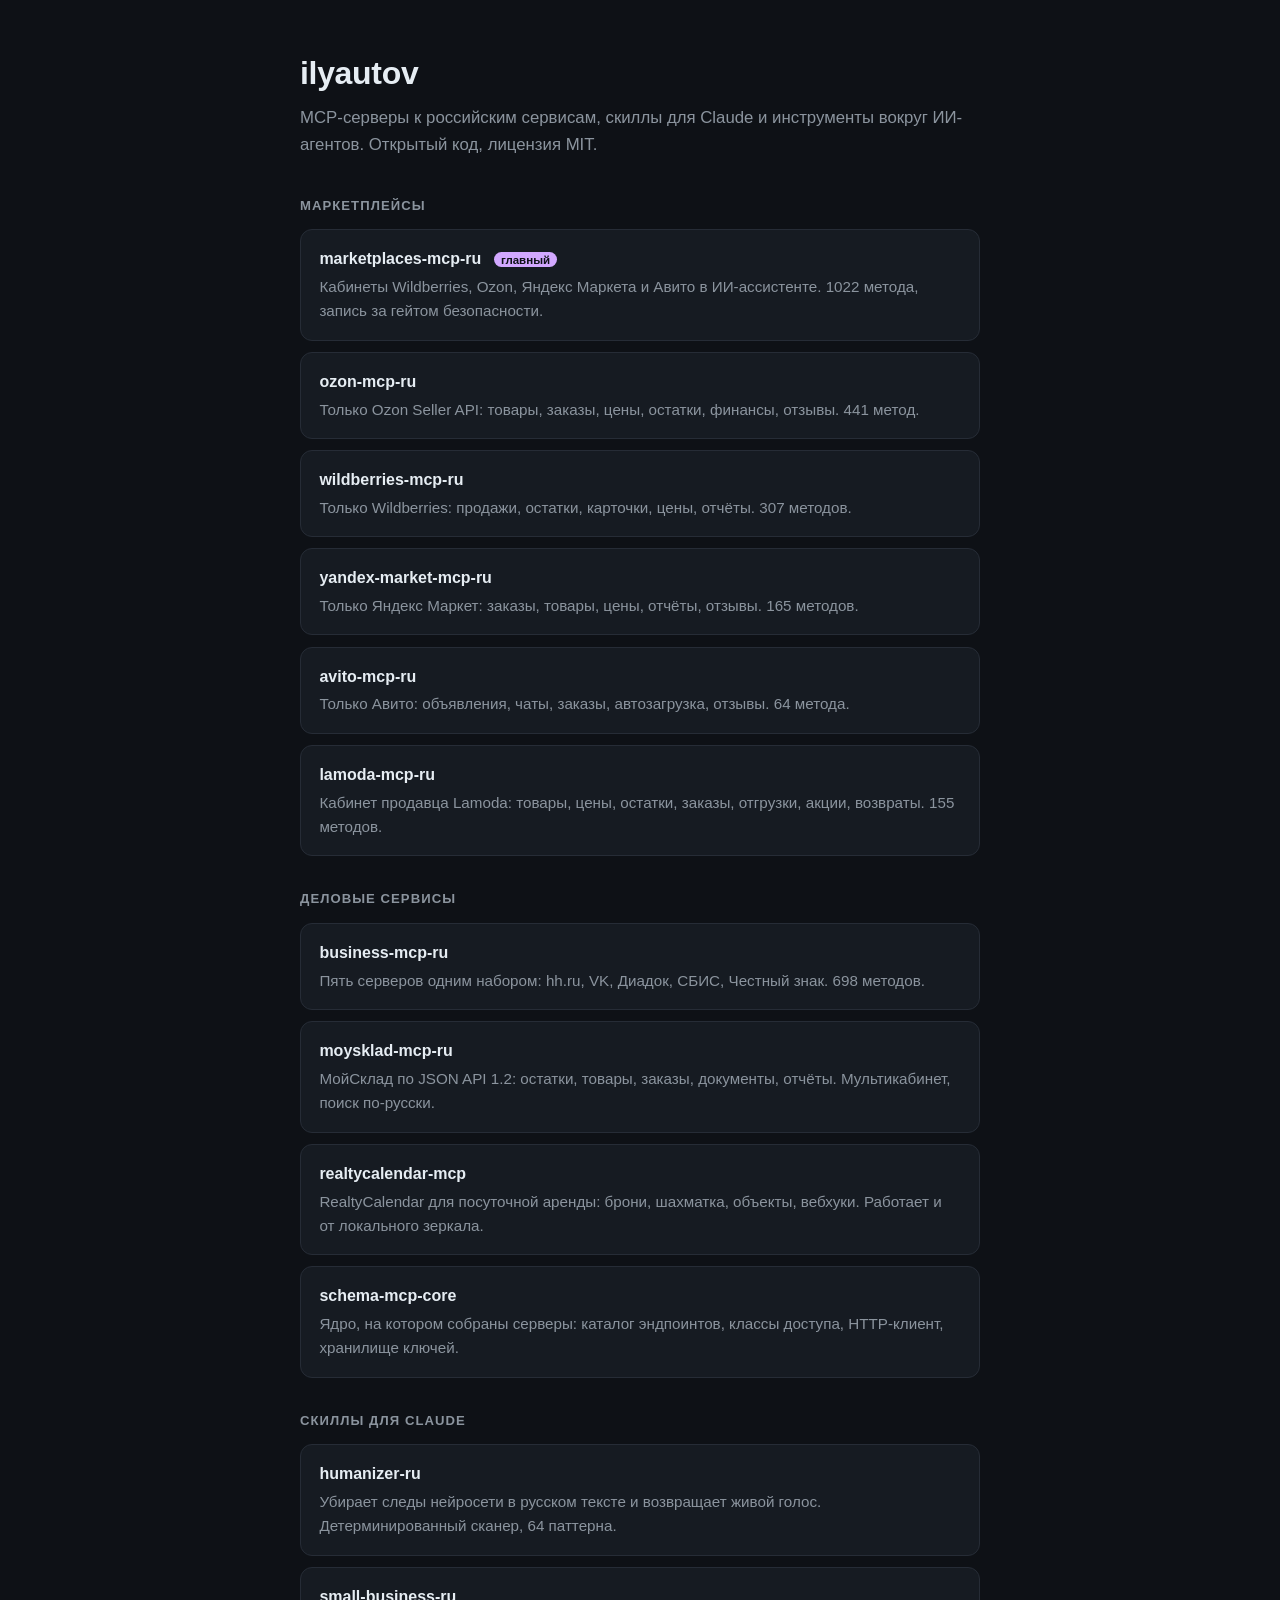
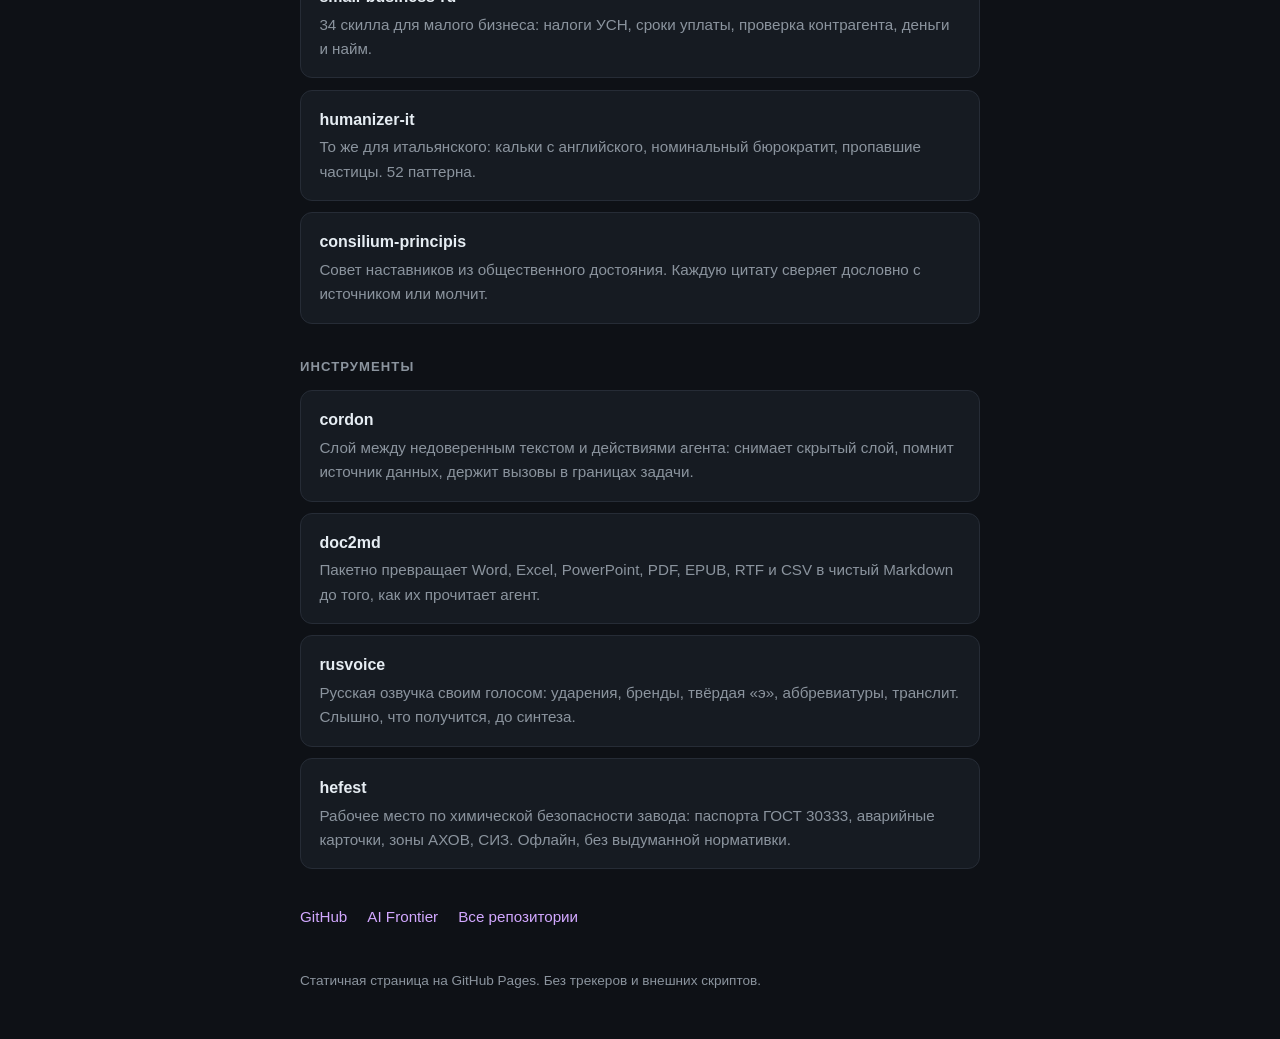
==== index.html @ 4099c6b9 "Визитка догнала репозитории: 18 проектов вместо двух Страница осталась на июльском состоянии, где бы" ====
<!DOCTYPE html>
<html lang="ru">
<head>
<meta charset="utf-8">
<meta name="viewport" content="width=device-width, initial-scale=1">
<meta name="yandex-verification" content="8b5a363ff4a5d00d">
<title>ilyautov: open-source инструменты для ИИ-агентов</title>
<meta name="description" content="MCP-серверы к российским сервисам (Wildberries, Ozon, Яндекс Маркет, Авито, hh.ru, VK, Диадок, СБИС, Честный знак, МойСклад, Lamoda), скиллы для Claude и инструменты вокруг агентов. Открытый код, лицензия MIT.">
<link rel="canonical" href="https://ilyautov.github.io/">
<meta property="og:type" content="website">
<meta property="og:title" content="ilyautov: open-source инструменты для ИИ-агентов">
<meta property="og:description" content="MCP-серверы к российским сервисам, скиллы для Claude и инструменты вокруг агентов. Открытый код, лицензия MIT.">
<meta property="og:url" content="https://ilyautov.github.io/">
<meta property="og:locale" content="ru_RU">
<style>
  :root {
    --bg: #0e1116;
    --card: #161b22;
    --border: #262c36;
    --text: #e6edf3;
    --muted: #8b949e;
    --accent: #d2a8ff;
    --accent-hover: #e6ccff;
  }
  * { box-sizing: border-box; }
  body {
    margin: 0;
    min-height: 100vh;
    display: flex;
    align-items: flex-start;
    justify-content: center;
    padding: 3rem 1.25rem;
    background: var(--bg);
    color: var(--text);
    font: 16px/1.6 -apple-system, BlinkMacSystemFont, "Segoe UI", Roboto, Helvetica, Arial, sans-serif;
  }
  main { width: 100%; max-width: 680px; }
  .name { font-size: 2rem; font-weight: 700; margin: 0 0 .35rem; letter-spacing: -.01em; }
  .tagline { color: var(--muted); margin: 0 0 2.25rem; font-size: 1.05rem; }
  h2 {
    font-size: .82rem; font-weight: 600; text-transform: uppercase; letter-spacing: .08em;
    color: var(--muted); margin: 2rem 0 .85rem;
  }
  h2:first-of-type { margin-top: 0; }
  .projects { display: grid; gap: .7rem; }
  a.card {
    display: block;
    padding: 1rem 1.15rem;
    background: var(--card);
    border: 1px solid var(--border);
    border-radius: 12px;
    color: var(--text);
    text-decoration: none;
    transition: border-color .15s ease, transform .15s ease;
  }
  a.card:hover { border-color: var(--accent); transform: translateY(-2px); }
  .card .t { font-weight: 650; margin-bottom: .2rem; }
  .card .t .featured {
    font-size: .72rem; font-weight: 600; color: var(--bg); background: var(--accent);
    padding: .1rem .45rem; border-radius: 999px; margin-left: .5rem; vertical-align: middle;
  }
  .card .d { color: var(--muted); font-size: .95rem; }
  .links { display: flex; gap: 1.25rem; flex-wrap: wrap; font-size: .95rem; margin-top: 2.25rem; }
  .links a { color: var(--accent); text-decoration: none; }
  .links a:hover { color: var(--accent-hover); text-decoration: underline; }
  footer { margin-top: 2.5rem; color: var(--muted); font-size: .85rem; }
</style>
</head>
<body>
<main>
  <h1 class="name">ilyautov</h1>
  <p class="tagline">MCP-серверы к российским сервисам, скиллы для Claude и инструменты вокруг ИИ-агентов. Открытый код, лицензия MIT.</p>

  <h2>Маркетплейсы</h2>
  <div class="projects">
    <a class="card" href="https://marketplaces-mcp-ru.aifrontier.tech/">
      <div class="t">marketplaces-mcp-ru <span class="featured">главный</span></div>
      <div class="d">Кабинеты Wildberries, Ozon, Яндекс Маркета и Авито в ИИ-ассистенте. 1022 метода, запись за гейтом безопасности.</div>
    </a>
    <a class="card" href="https://marketplaces-mcp-ru.aifrontier.tech/ozon-api.html">
      <div class="t">ozon-mcp-ru</div>
      <div class="d">Только Ozon Seller API: товары, заказы, цены, остатки, финансы, отзывы. 441 метод.</div>
    </a>
    <a class="card" href="https://marketplaces-mcp-ru.aifrontier.tech/wildberries-api.html">
      <div class="t">wildberries-mcp-ru</div>
      <div class="d">Только Wildberries: продажи, остатки, карточки, цены, отчёты. 307 методов.</div>
    </a>
    <a class="card" href="https://marketplaces-mcp-ru.aifrontier.tech/yandex-market-api.html">
      <div class="t">yandex-market-mcp-ru</div>
      <div class="d">Только Яндекс Маркет: заказы, товары, цены, отчёты, отзывы. 165 методов.</div>
    </a>
    <a class="card" href="https://marketplaces-mcp-ru.aifrontier.tech/avito-api.html">
      <div class="t">avito-mcp-ru</div>
      <div class="d">Только Авито: объявления, чаты, заказы, автозагрузка, отзывы. 64 метода.</div>
    </a>
    <a class="card" href="https://github.com/ilyautov/lamoda-mcp-ru">
      <div class="t">lamoda-mcp-ru</div>
      <div class="d">Кабинет продавца Lamoda: товары, цены, остатки, заказы, отгрузки, акции, возвраты. 155 методов.</div>
    </a>
  </div>

  <h2>Деловые сервисы</h2>
  <div class="projects">
    <a class="card" href="https://business-mcp-ru.aifrontier.tech/">
      <div class="t">business-mcp-ru</div>
      <div class="d">Пять серверов одним набором: hh.ru, VK, Диадок, СБИС, Честный знак. 698 методов.</div>
    </a>
    <a class="card" href="https://moysklad-mcp-ru.aifrontier.tech/">
      <div class="t">moysklad-mcp-ru</div>
      <div class="d">МойСклад по JSON API 1.2: остатки, товары, заказы, документы, отчёты. Мультикабинет, поиск по-русски.</div>
    </a>
    <a class="card" href="https://github.com/ilyautov/realtycalendar-mcp">
      <div class="t">realtycalendar-mcp</div>
      <div class="d">RealtyCalendar для посуточной аренды: брони, шахматка, объекты, вебхуки. Работает и от локального зеркала.</div>
    </a>
    <a class="card" href="https://github.com/ilyautov/schema-mcp-core">
      <div class="t">schema-mcp-core</div>
      <div class="d">Ядро, на котором собраны серверы: каталог эндпоинтов, классы доступа, HTTP-клиент, хранилище ключей.</div>
    </a>
  </div>

  <h2>Скиллы для Claude</h2>
  <div class="projects">
    <a class="card" href="https://humanizer-ru.aifrontier.tech/">
      <div class="t">humanizer-ru</div>
      <div class="d">Убирает следы нейросети в русском тексте и возвращает живой голос. Детерминированный сканер, 64 паттерна.</div>
    </a>
    <a class="card" href="https://small-business-ru.aifrontier.tech/">
      <div class="t">small-business-ru</div>
      <div class="d">34 скилла для малого бизнеса: налоги УСН, сроки уплаты, проверка контрагента, деньги и найм.</div>
    </a>
    <a class="card" href="https://github.com/ilyautov/humanizer-it">
      <div class="t">humanizer-it</div>
      <div class="d">То же для итальянского: кальки с английского, номинальный бюрократит, пропавшие частицы. 52 паттерна.</div>
    </a>
    <a class="card" href="https://github.com/ilyautov/consilium-principis">
      <div class="t">consilium-principis</div>
      <div class="d">Совет наставников из общественного достояния. Каждую цитату сверяет дословно с источником или молчит.</div>
    </a>
  </div>

  <h2>Инструменты</h2>
  <div class="projects">
    <a class="card" href="https://github.com/ilyautov/cordon">
      <div class="t">cordon</div>
      <div class="d">Слой между недоверенным текстом и действиями агента: снимает скрытый слой, помнит источник данных, держит вызовы в границах задачи.</div>
    </a>
    <a class="card" href="https://github.com/ilyautov/doc2md">
      <div class="t">doc2md</div>
      <div class="d">Пакетно превращает Word, Excel, PowerPoint, PDF, EPUB, RTF и CSV в чистый Markdown до того, как их прочитает агент.</div>
    </a>
    <a class="card" href="https://github.com/ilyautov/rusvoice">
      <div class="t">rusvoice</div>
      <div class="d">Русская озвучка своим голосом: ударения, бренды, твёрдая «э», аббревиатуры, транслит. Слышно, что получится, до синтеза.</div>
    </a>
    <a class="card" href="https://github.com/ilyautov/hefest">
      <div class="t">hefest</div>
      <div class="d">Рабочее место по химической безопасности завода: паспорта ГОСТ 30333, аварийные карточки, зоны АХОВ, СИЗ. Офлайн, без выдуманной нормативки.</div>
    </a>
  </div>

  <div class="links">
    <a href="https://github.com/ilyautov">GitHub</a>
    <a href="https://aifrontier.tech/">AI Frontier</a>
    <a href="https://github.com/ilyautov?tab=repositories">Все репозитории</a>
  </div>

  <footer>Статичная страница на GitHub Pages. Без трекеров и внешних скриптов.</footer>
</main>
</body>
</html>
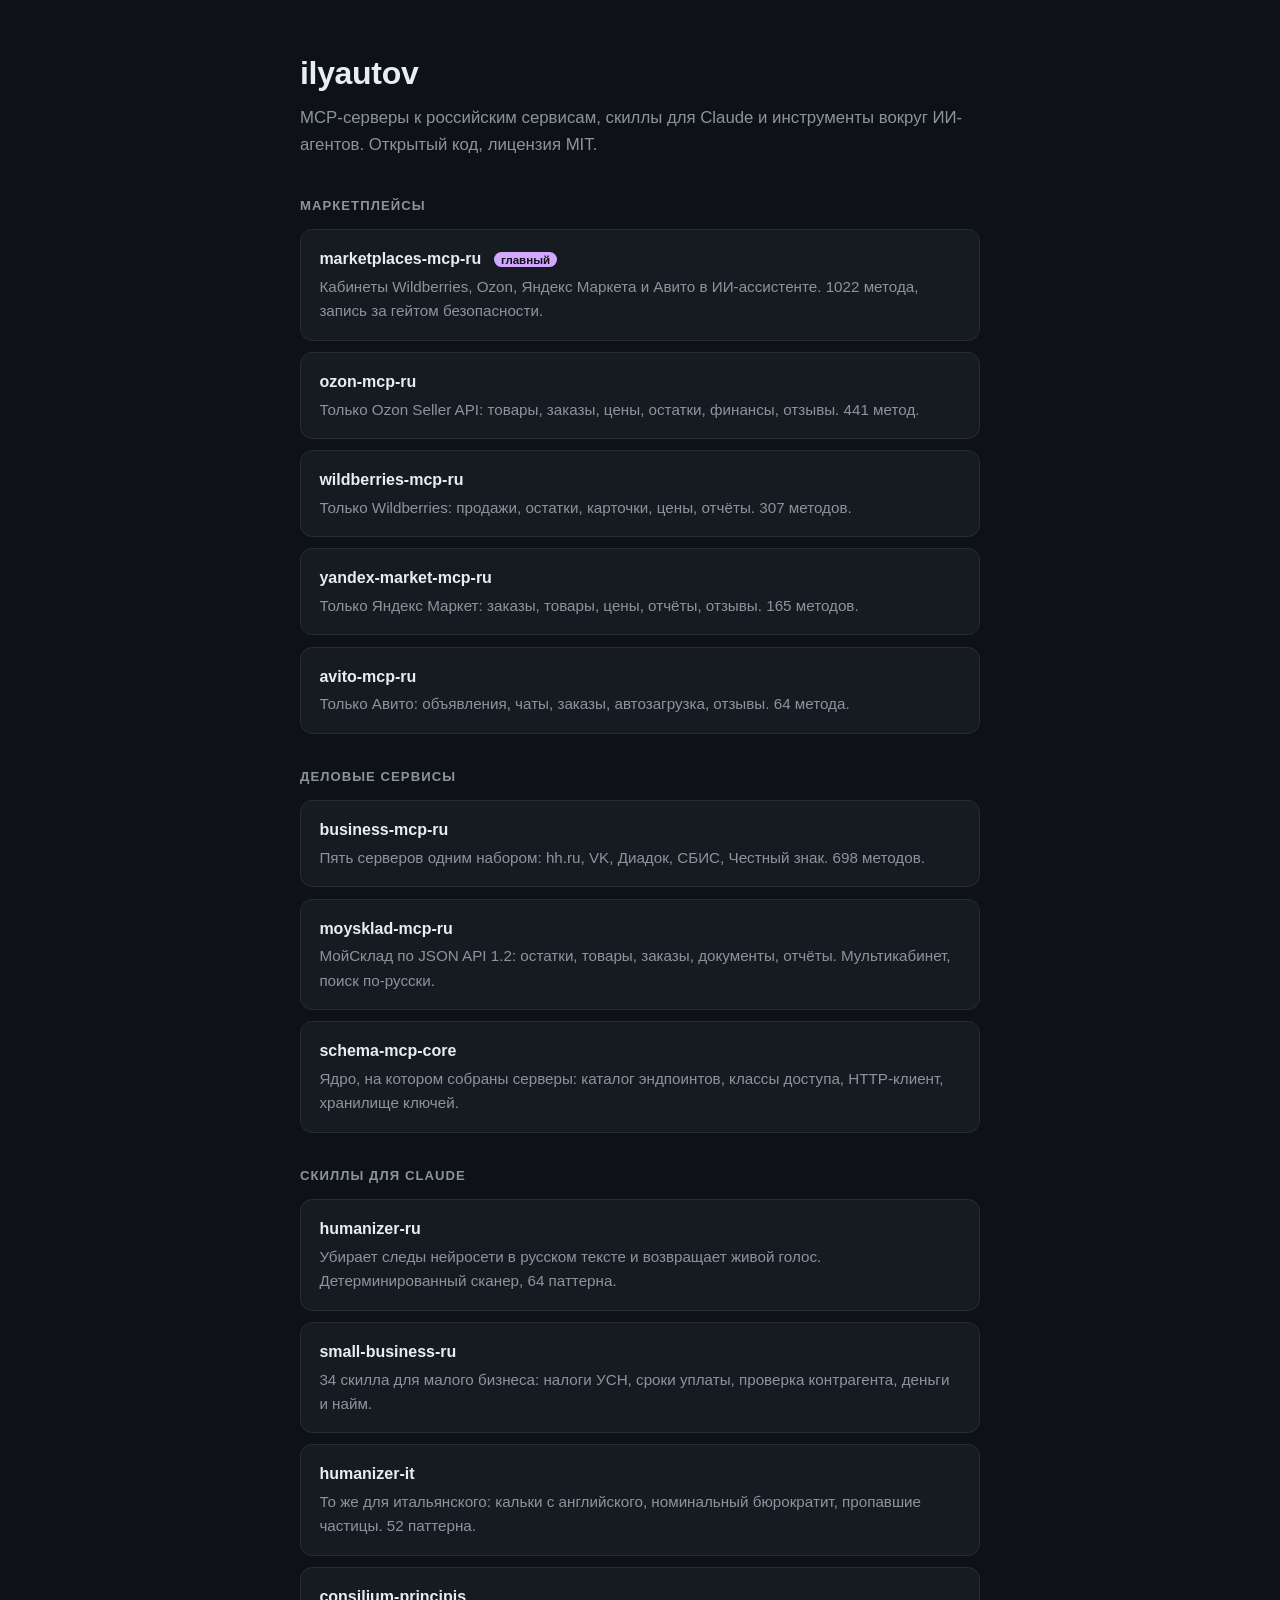
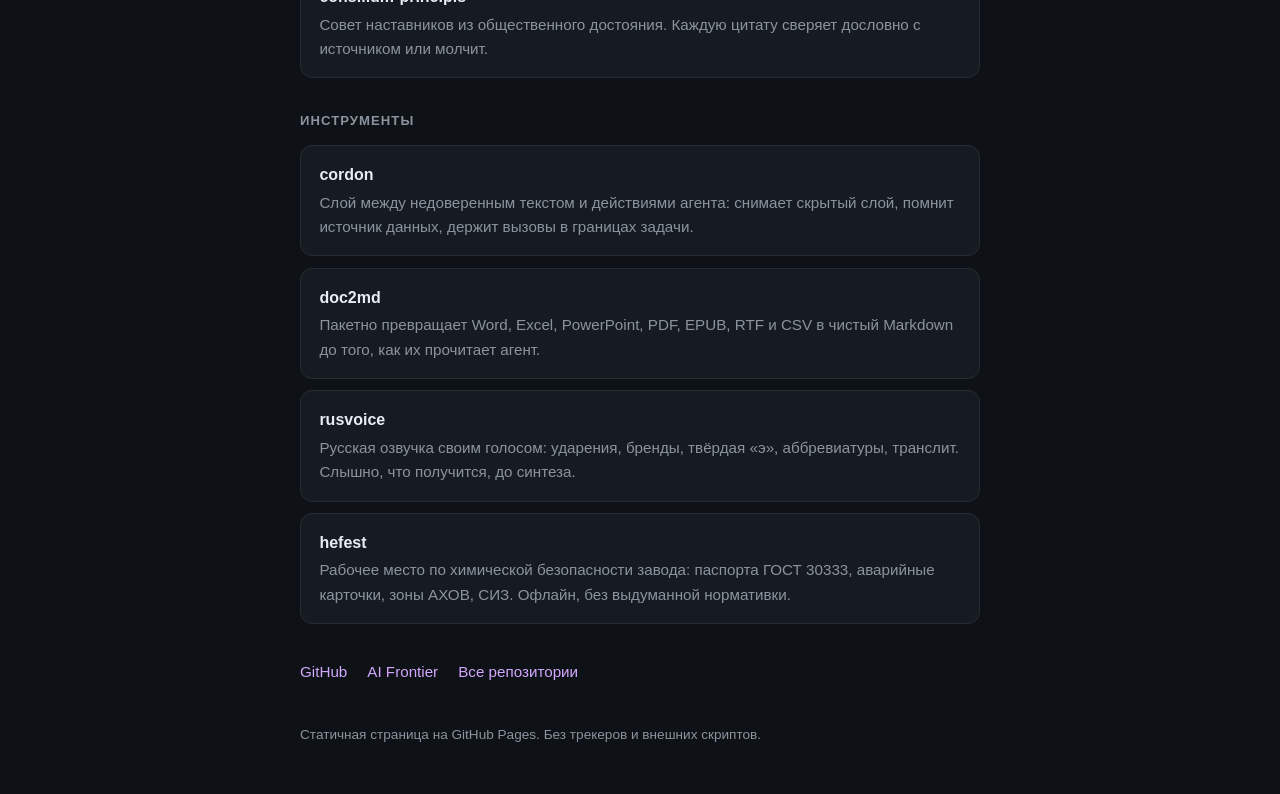
==== commit c2fa8ccc: "Убрать с визитки два архивных проекта lamoda-mcp-ru и realtycalendar-mcp помечены archived на GitHub" ====
--- a/index.html
+++ b/index.html
@@ -5,7 +5,7 @@
 <meta name="viewport" content="width=device-width, initial-scale=1">
 <meta name="yandex-verification" content="8b5a363ff4a5d00d">
 <title>ilyautov: open-source инструменты для ИИ-агентов</title>
-<meta name="description" content="MCP-серверы к российским сервисам (Wildberries, Ozon, Яндекс Маркет, Авито, hh.ru, VK, Диадок, СБИС, Честный знак, МойСклад, Lamoda), скиллы для Claude и инструменты вокруг агентов. Открытый код, лицензия MIT.">
+<meta name="description" content="MCP-серверы к российским сервисам (Wildberries, Ozon, Яндекс Маркет, Авито, hh.ru, VK, Диадок, СБИС, Честный знак, МойСклад), скиллы для Claude и инструменты вокруг агентов. Открытый код, лицензия MIT.">
 <link rel="canonical" href="https://ilyautov.github.io/">
 <meta property="og:type" content="website">
 <meta property="og:title" content="ilyautov: open-source инструменты для ИИ-агентов">
@@ -93,10 +93,6 @@
       <div class="t">avito-mcp-ru</div>
       <div class="d">Только Авито: объявления, чаты, заказы, автозагрузка, отзывы. 64 метода.</div>
     </a>
-    <a class="card" href="https://github.com/ilyautov/lamoda-mcp-ru">
-      <div class="t">lamoda-mcp-ru</div>
-      <div class="d">Кабинет продавца Lamoda: товары, цены, остатки, заказы, отгрузки, акции, возвраты. 155 методов.</div>
-    </a>
   </div>
 
   <h2>Деловые сервисы</h2>
@@ -108,10 +104,6 @@
     <a class="card" href="https://moysklad-mcp-ru.aifrontier.tech/">
       <div class="t">moysklad-mcp-ru</div>
       <div class="d">МойСклад по JSON API 1.2: остатки, товары, заказы, документы, отчёты. Мультикабинет, поиск по-русски.</div>
-    </a>
-    <a class="card" href="https://github.com/ilyautov/realtycalendar-mcp">
-      <div class="t">realtycalendar-mcp</div>
-      <div class="d">RealtyCalendar для посуточной аренды: брони, шахматка, объекты, вебхуки. Работает и от локального зеркала.</div>
     </a>
     <a class="card" href="https://github.com/ilyautov/schema-mcp-core">
       <div class="t">schema-mcp-core</div>
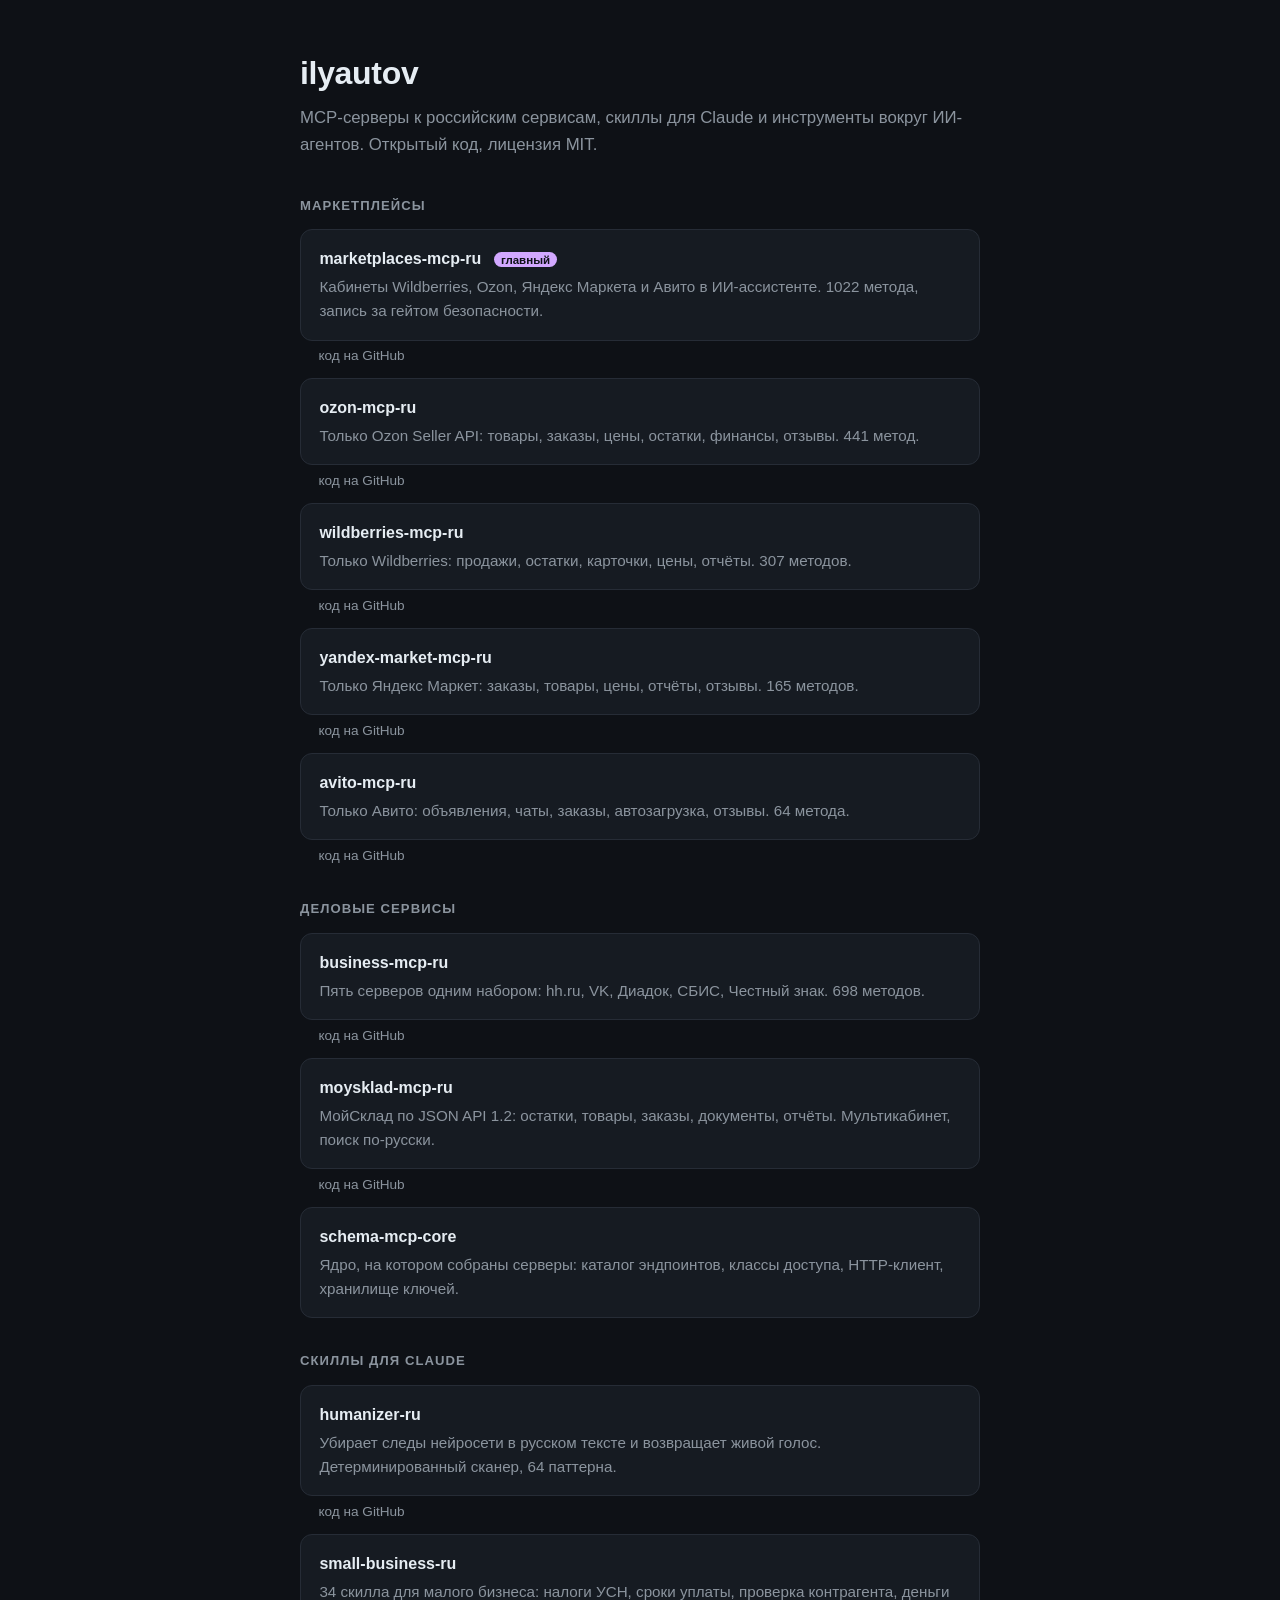
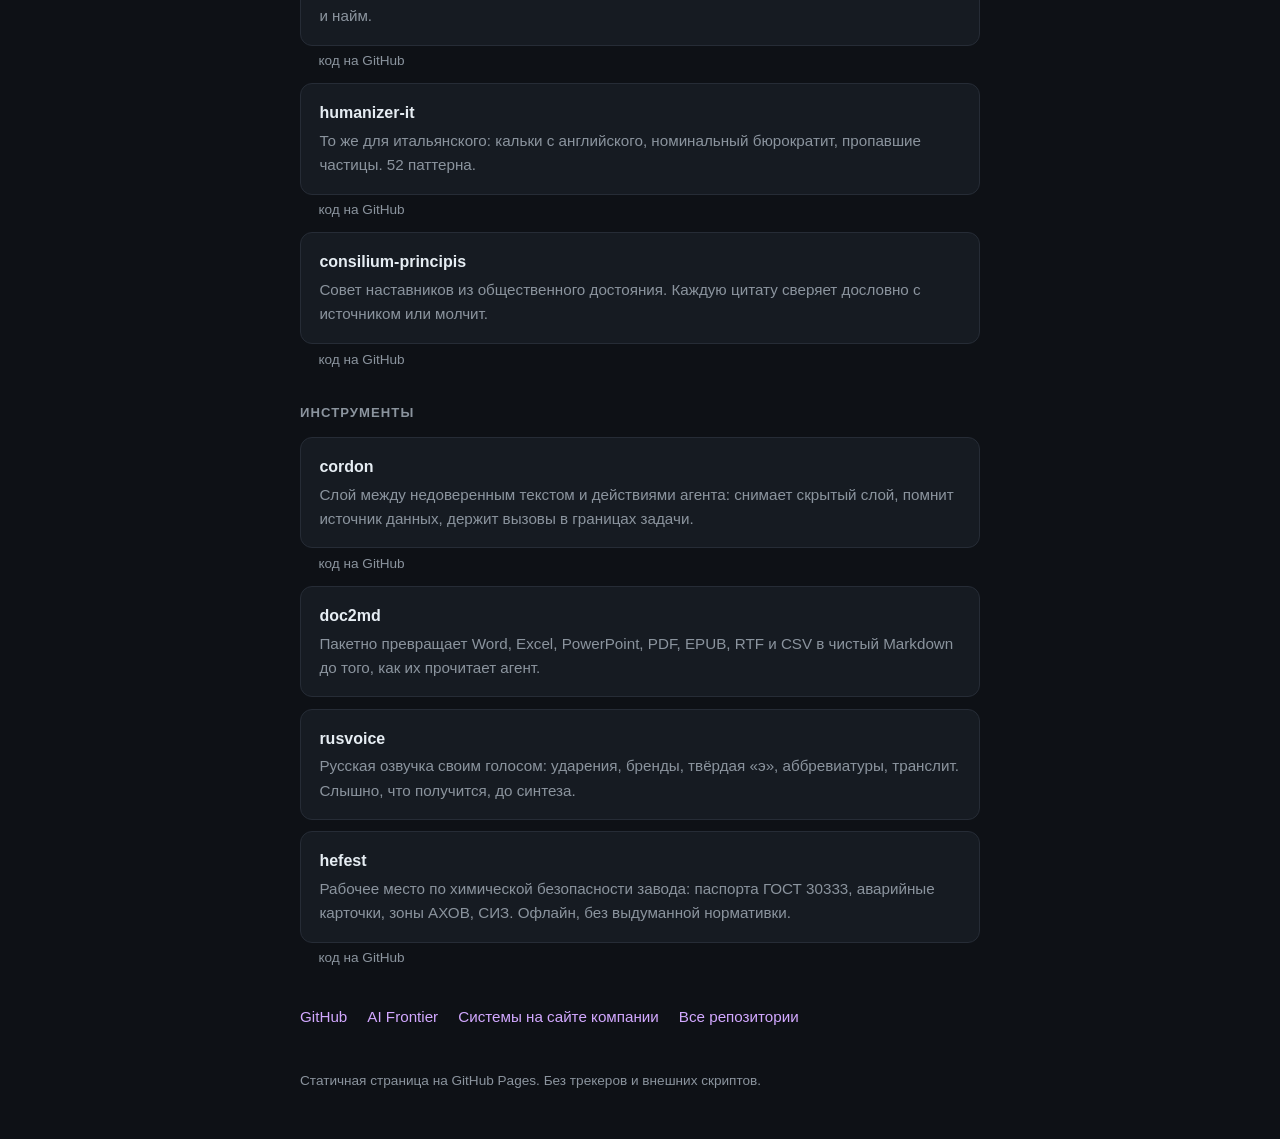
==== commit 0804d271: "Витрина ведёт на страницы проектов, а не только на GitHub Карточки consilium-principis, cordon и hef" ====
--- a/index.html
+++ b/index.html
@@ -60,6 +60,10 @@
     padding: .1rem .45rem; border-radius: 999px; margin-left: .5rem; vertical-align: middle;
   }
   .card .d { color: var(--muted); font-size: .95rem; }
+  .item { display: grid; gap: .3rem; }
+  .src { font-size: .85rem; padding-left: 1.15rem; }
+  .src a { color: var(--muted); text-decoration: none; }
+  .src a:hover { color: var(--accent); text-decoration: underline; }
   .links { display: flex; gap: 1.25rem; flex-wrap: wrap; font-size: .95rem; margin-top: 2.25rem; }
   .links a { color: var(--accent); text-decoration: none; }
   .links a:hover { color: var(--accent-hover); text-decoration: underline; }
@@ -73,87 +77,133 @@
 
   <h2>Маркетплейсы</h2>
   <div class="projects">
-    <a class="card" href="https://marketplaces-mcp-ru.aifrontier.tech/">
-      <div class="t">marketplaces-mcp-ru <span class="featured">главный</span></div>
-      <div class="d">Кабинеты Wildberries, Ozon, Яндекс Маркета и Авито в ИИ-ассистенте. 1022 метода, запись за гейтом безопасности.</div>
-    </a>
-    <a class="card" href="https://marketplaces-mcp-ru.aifrontier.tech/ozon-api.html">
-      <div class="t">ozon-mcp-ru</div>
-      <div class="d">Только Ozon Seller API: товары, заказы, цены, остатки, финансы, отзывы. 441 метод.</div>
-    </a>
-    <a class="card" href="https://marketplaces-mcp-ru.aifrontier.tech/wildberries-api.html">
-      <div class="t">wildberries-mcp-ru</div>
-      <div class="d">Только Wildberries: продажи, остатки, карточки, цены, отчёты. 307 методов.</div>
-    </a>
-    <a class="card" href="https://marketplaces-mcp-ru.aifrontier.tech/yandex-market-api.html">
-      <div class="t">yandex-market-mcp-ru</div>
-      <div class="d">Только Яндекс Маркет: заказы, товары, цены, отчёты, отзывы. 165 методов.</div>
-    </a>
-    <a class="card" href="https://marketplaces-mcp-ru.aifrontier.tech/avito-api.html">
-      <div class="t">avito-mcp-ru</div>
-      <div class="d">Только Авито: объявления, чаты, заказы, автозагрузка, отзывы. 64 метода.</div>
-    </a>
+    <div class="item">
+      <a class="card" href="https://marketplaces-mcp-ru.aifrontier.tech/">
+        <div class="t">marketplaces-mcp-ru <span class="featured">главный</span></div>
+        <div class="d">Кабинеты Wildberries, Ozon, Яндекс Маркета и Авито в ИИ-ассистенте. 1022 метода, запись за гейтом безопасности.</div>
+      </a>
+      <div class="src"><a href="https://github.com/ilyautov/marketplaces-mcp-ru">код на GitHub</a></div>
+    </div>
+    <div class="item">
+      <a class="card" href="https://marketplaces-mcp-ru.aifrontier.tech/ozon-api.html">
+        <div class="t">ozon-mcp-ru</div>
+        <div class="d">Только Ozon Seller API: товары, заказы, цены, остатки, финансы, отзывы. 441 метод.</div>
+      </a>
+      <div class="src"><a href="https://github.com/ilyautov/ozon-mcp-ru">код на GitHub</a></div>
+    </div>
+    <div class="item">
+      <a class="card" href="https://marketplaces-mcp-ru.aifrontier.tech/wildberries-api.html">
+        <div class="t">wildberries-mcp-ru</div>
+        <div class="d">Только Wildberries: продажи, остатки, карточки, цены, отчёты. 307 методов.</div>
+      </a>
+      <div class="src"><a href="https://github.com/ilyautov/wildberries-mcp-ru">код на GitHub</a></div>
+    </div>
+    <div class="item">
+      <a class="card" href="https://marketplaces-mcp-ru.aifrontier.tech/yandex-market-api.html">
+        <div class="t">yandex-market-mcp-ru</div>
+        <div class="d">Только Яндекс Маркет: заказы, товары, цены, отчёты, отзывы. 165 методов.</div>
+      </a>
+      <div class="src"><a href="https://github.com/ilyautov/yandex-market-mcp-ru">код на GitHub</a></div>
+    </div>
+    <div class="item">
+      <a class="card" href="https://marketplaces-mcp-ru.aifrontier.tech/avito-api.html">
+        <div class="t">avito-mcp-ru</div>
+        <div class="d">Только Авито: объявления, чаты, заказы, автозагрузка, отзывы. 64 метода.</div>
+      </a>
+      <div class="src"><a href="https://github.com/ilyautov/avito-mcp-ru">код на GitHub</a></div>
+    </div>
   </div>
 
   <h2>Деловые сервисы</h2>
   <div class="projects">
-    <a class="card" href="https://business-mcp-ru.aifrontier.tech/">
-      <div class="t">business-mcp-ru</div>
-      <div class="d">Пять серверов одним набором: hh.ru, VK, Диадок, СБИС, Честный знак. 698 методов.</div>
-    </a>
-    <a class="card" href="https://moysklad-mcp-ru.aifrontier.tech/">
-      <div class="t">moysklad-mcp-ru</div>
-      <div class="d">МойСклад по JSON API 1.2: остатки, товары, заказы, документы, отчёты. Мультикабинет, поиск по-русски.</div>
-    </a>
-    <a class="card" href="https://github.com/ilyautov/schema-mcp-core">
-      <div class="t">schema-mcp-core</div>
-      <div class="d">Ядро, на котором собраны серверы: каталог эндпоинтов, классы доступа, HTTP-клиент, хранилище ключей.</div>
-    </a>
+    <div class="item">
+      <a class="card" href="https://business-mcp-ru.aifrontier.tech/">
+        <div class="t">business-mcp-ru</div>
+        <div class="d">Пять серверов одним набором: hh.ru, VK, Диадок, СБИС, Честный знак. 698 методов.</div>
+      </a>
+      <div class="src"><a href="https://github.com/ilyautov/business-mcp-ru">код на GitHub</a></div>
+    </div>
+    <div class="item">
+      <a class="card" href="https://moysklad-mcp-ru.aifrontier.tech/">
+        <div class="t">moysklad-mcp-ru</div>
+        <div class="d">МойСклад по JSON API 1.2: остатки, товары, заказы, документы, отчёты. Мультикабинет, поиск по-русски.</div>
+      </a>
+      <div class="src"><a href="https://github.com/ilyautov/moysklad-mcp-ru">код на GitHub</a></div>
+    </div>
+    <div class="item">
+      <a class="card" href="https://github.com/ilyautov/schema-mcp-core">
+        <div class="t">schema-mcp-core</div>
+        <div class="d">Ядро, на котором собраны серверы: каталог эндпоинтов, классы доступа, HTTP-клиент, хранилище ключей.</div>
+      </a>
+    </div>
   </div>
 
   <h2>Скиллы для Claude</h2>
   <div class="projects">
-    <a class="card" href="https://humanizer-ru.aifrontier.tech/">
-      <div class="t">humanizer-ru</div>
-      <div class="d">Убирает следы нейросети в русском тексте и возвращает живой голос. Детерминированный сканер, 64 паттерна.</div>
-    </a>
-    <a class="card" href="https://small-business-ru.aifrontier.tech/">
-      <div class="t">small-business-ru</div>
-      <div class="d">34 скилла для малого бизнеса: налоги УСН, сроки уплаты, проверка контрагента, деньги и найм.</div>
-    </a>
-    <a class="card" href="https://github.com/ilyautov/humanizer-it">
-      <div class="t">humanizer-it</div>
-      <div class="d">То же для итальянского: кальки с английского, номинальный бюрократит, пропавшие частицы. 52 паттерна.</div>
-    </a>
-    <a class="card" href="https://github.com/ilyautov/consilium-principis">
-      <div class="t">consilium-principis</div>
-      <div class="d">Совет наставников из общественного достояния. Каждую цитату сверяет дословно с источником или молчит.</div>
-    </a>
+    <div class="item">
+      <a class="card" href="https://humanizer-ru.aifrontier.tech/">
+        <div class="t">humanizer-ru</div>
+        <div class="d">Убирает следы нейросети в русском тексте и возвращает живой голос. Детерминированный сканер, 64 паттерна.</div>
+      </a>
+      <div class="src"><a href="https://github.com/ilyautov/humanizer-ru">код на GitHub</a></div>
+    </div>
+    <div class="item">
+      <a class="card" href="https://small-business-ru.aifrontier.tech/">
+        <div class="t">small-business-ru</div>
+        <div class="d">34 скилла для малого бизнеса: налоги УСН, сроки уплаты, проверка контрагента, деньги и найм.</div>
+      </a>
+      <div class="src"><a href="https://github.com/ilyautov/small-business-ru">код на GitHub</a></div>
+    </div>
+    <div class="item">
+      <a class="card" href="https://ilyautov.github.io/humanizer-it/">
+        <div class="t">humanizer-it</div>
+        <div class="d">То же для итальянского: кальки с английского, номинальный бюрократит, пропавшие частицы. 52 паттерна.</div>
+      </a>
+      <div class="src"><a href="https://github.com/ilyautov/humanizer-it">код на GitHub</a></div>
+    </div>
+    <div class="item">
+      <a class="card" href="https://aifrontier.tech/sistemy/consilium-principis/">
+        <div class="t">consilium-principis</div>
+        <div class="d">Совет наставников из общественного достояния. Каждую цитату сверяет дословно с источником или молчит.</div>
+      </a>
+      <div class="src"><a href="https://github.com/ilyautov/consilium-principis">код на GitHub</a></div>
+    </div>
   </div>
 
   <h2>Инструменты</h2>
   <div class="projects">
-    <a class="card" href="https://github.com/ilyautov/cordon">
-      <div class="t">cordon</div>
-      <div class="d">Слой между недоверенным текстом и действиями агента: снимает скрытый слой, помнит источник данных, держит вызовы в границах задачи.</div>
-    </a>
-    <a class="card" href="https://github.com/ilyautov/doc2md">
-      <div class="t">doc2md</div>
-      <div class="d">Пакетно превращает Word, Excel, PowerPoint, PDF, EPUB, RTF и CSV в чистый Markdown до того, как их прочитает агент.</div>
-    </a>
-    <a class="card" href="https://github.com/ilyautov/rusvoice">
-      <div class="t">rusvoice</div>
-      <div class="d">Русская озвучка своим голосом: ударения, бренды, твёрдая «э», аббревиатуры, транслит. Слышно, что получится, до синтеза.</div>
-    </a>
-    <a class="card" href="https://github.com/ilyautov/hefest">
-      <div class="t">hefest</div>
-      <div class="d">Рабочее место по химической безопасности завода: паспорта ГОСТ 30333, аварийные карточки, зоны АХОВ, СИЗ. Офлайн, без выдуманной нормативки.</div>
-    </a>
+    <div class="item">
+      <a class="card" href="https://aifrontier.tech/sistemy/cordon/">
+        <div class="t">cordon</div>
+        <div class="d">Слой между недоверенным текстом и действиями агента: снимает скрытый слой, помнит источник данных, держит вызовы в границах задачи.</div>
+      </a>
+      <div class="src"><a href="https://github.com/ilyautov/cordon">код на GitHub</a></div>
+    </div>
+    <div class="item">
+      <a class="card" href="https://github.com/ilyautov/doc2md">
+        <div class="t">doc2md</div>
+        <div class="d">Пакетно превращает Word, Excel, PowerPoint, PDF, EPUB, RTF и CSV в чистый Markdown до того, как их прочитает агент.</div>
+      </a>
+    </div>
+    <div class="item">
+      <a class="card" href="https://github.com/ilyautov/rusvoice">
+        <div class="t">rusvoice</div>
+        <div class="d">Русская озвучка своим голосом: ударения, бренды, твёрдая «э», аббревиатуры, транслит. Слышно, что получится, до синтеза.</div>
+      </a>
+    </div>
+    <div class="item">
+      <a class="card" href="https://aifrontier.tech/sistemy/hefest/">
+        <div class="t">hefest</div>
+        <div class="d">Рабочее место по химической безопасности завода: паспорта ГОСТ 30333, аварийные карточки, зоны АХОВ, СИЗ. Офлайн, без выдуманной нормативки.</div>
+      </a>
+      <div class="src"><a href="https://github.com/ilyautov/hefest">код на GitHub</a></div>
+    </div>
   </div>
 
   <div class="links">
     <a href="https://github.com/ilyautov">GitHub</a>
     <a href="https://aifrontier.tech/">AI Frontier</a>
+    <a href="https://aifrontier.tech/sistemy/">Системы на сайте компании</a>
     <a href="https://github.com/ilyautov?tab=repositories">Все репозитории</a>
   </div>
 
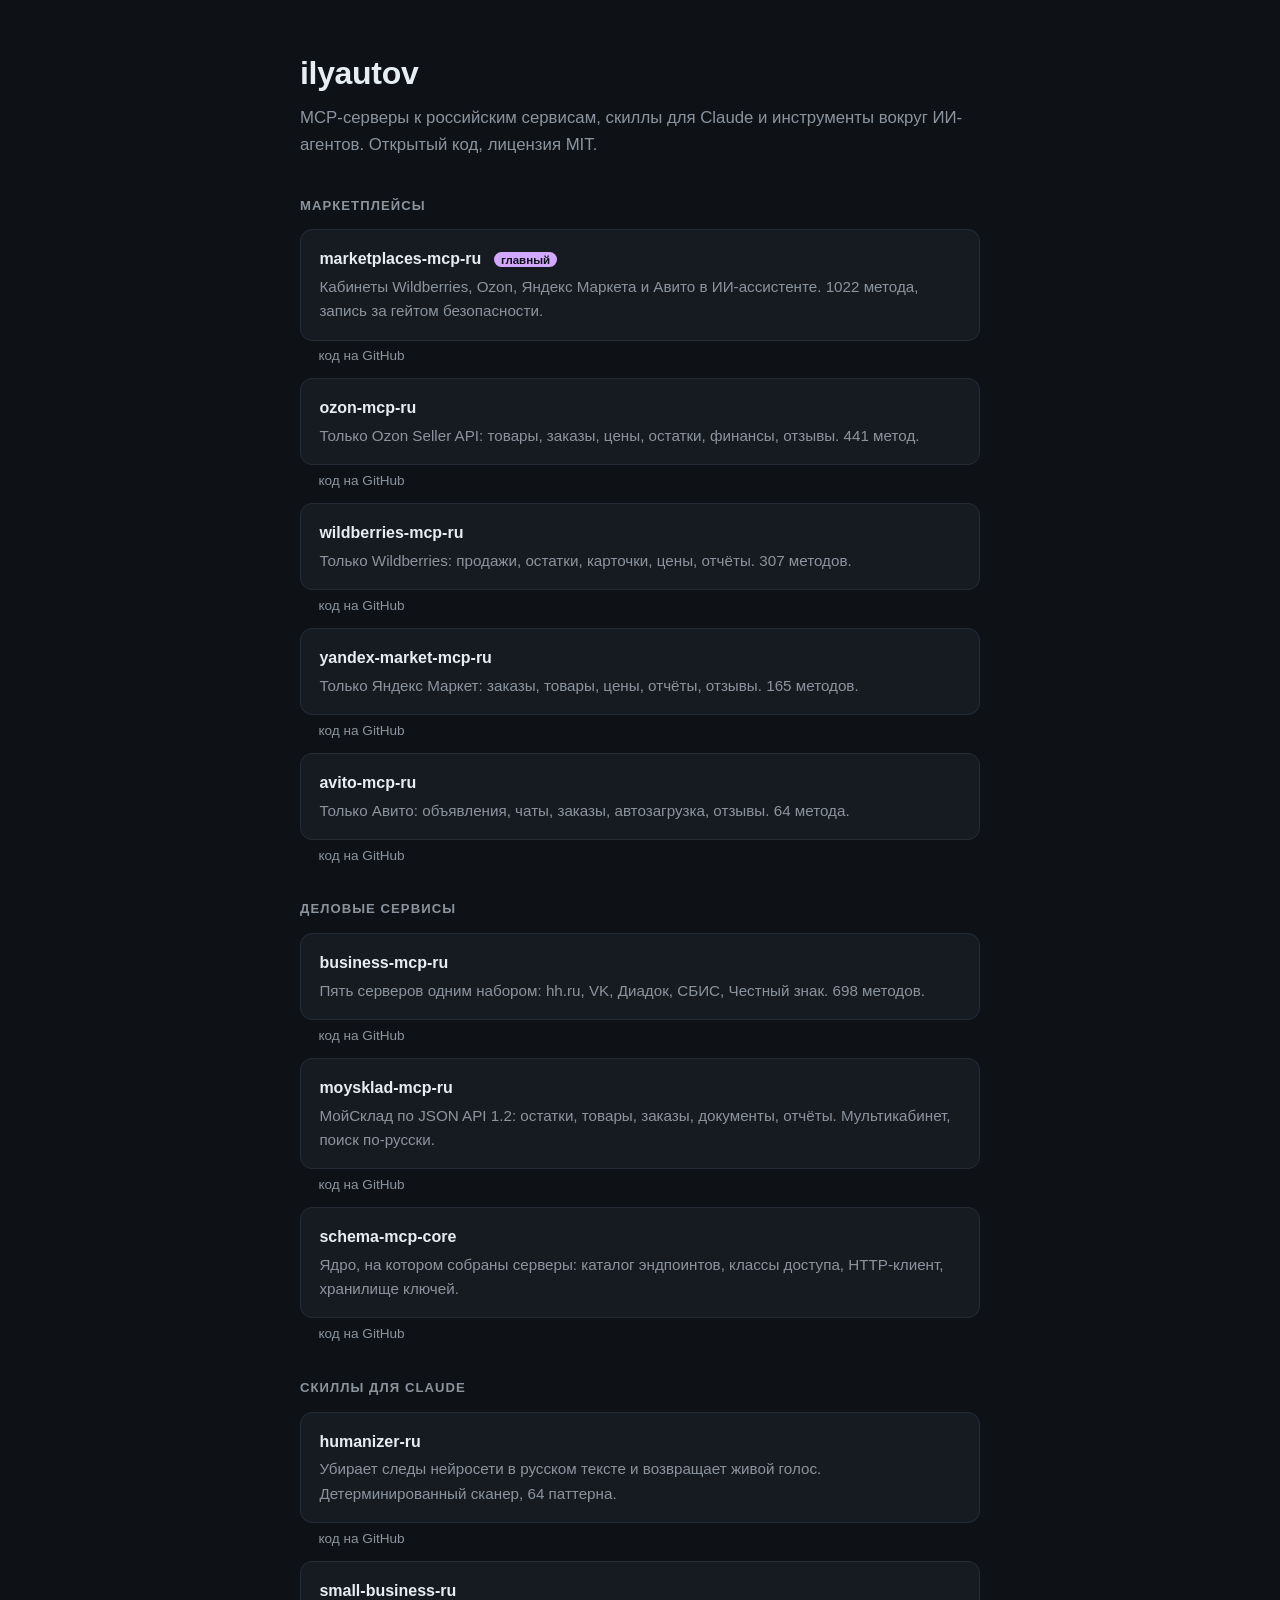
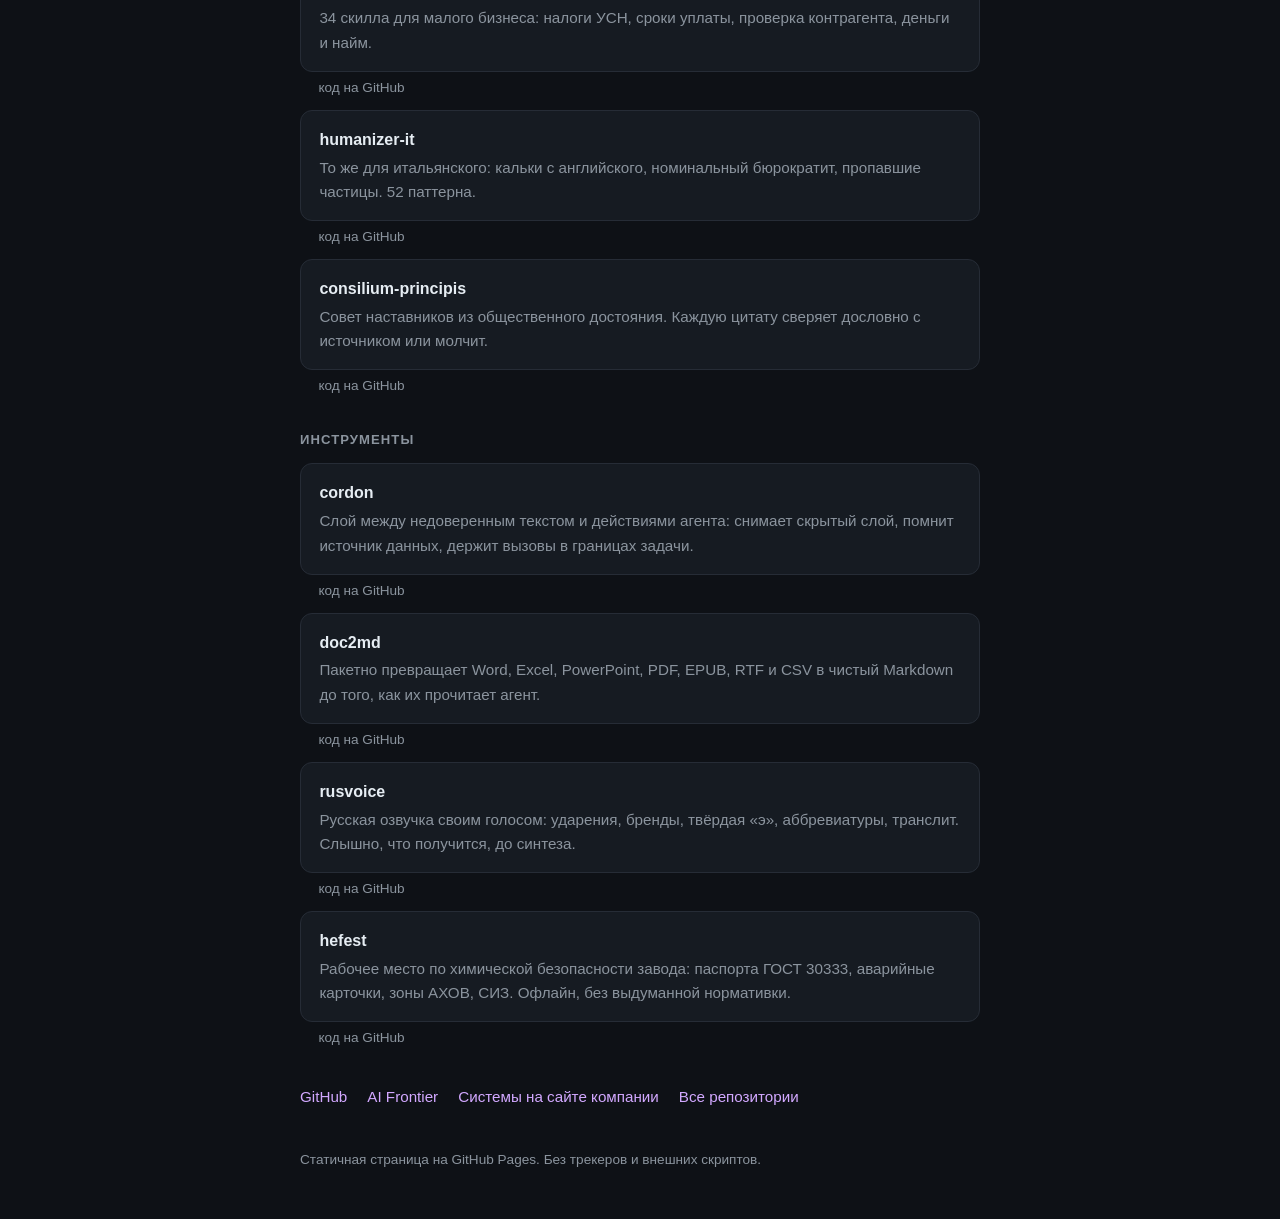
==== commit d8645521: "Три проекта без единой страницы получили свою У doc2md, rusvoice и schema-mcp-core не было страницы " ====
--- a/index.html
+++ b/index.html
@@ -131,10 +131,11 @@
       <div class="src"><a href="https://github.com/ilyautov/moysklad-mcp-ru">код на GitHub</a></div>
     </div>
     <div class="item">
-      <a class="card" href="https://github.com/ilyautov/schema-mcp-core">
+      <a class="card" href="https://ilyautov.github.io/schema-mcp-core/">
         <div class="t">schema-mcp-core</div>
         <div class="d">Ядро, на котором собраны серверы: каталог эндпоинтов, классы доступа, HTTP-клиент, хранилище ключей.</div>
       </a>
+      <div class="src"><a href="https://github.com/ilyautov/schema-mcp-core">код на GitHub</a></div>
     </div>
   </div>
 
@@ -180,16 +181,18 @@
       <div class="src"><a href="https://github.com/ilyautov/cordon">код на GitHub</a></div>
     </div>
     <div class="item">
-      <a class="card" href="https://github.com/ilyautov/doc2md">
+      <a class="card" href="https://ilyautov.github.io/doc2md/">
         <div class="t">doc2md</div>
         <div class="d">Пакетно превращает Word, Excel, PowerPoint, PDF, EPUB, RTF и CSV в чистый Markdown до того, как их прочитает агент.</div>
       </a>
-    </div>
-    <div class="item">
-      <a class="card" href="https://github.com/ilyautov/rusvoice">
+      <div class="src"><a href="https://github.com/ilyautov/doc2md">код на GitHub</a></div>
+    </div>
+    <div class="item">
+      <a class="card" href="https://ilyautov.github.io/rusvoice/">
         <div class="t">rusvoice</div>
         <div class="d">Русская озвучка своим голосом: ударения, бренды, твёрдая «э», аббревиатуры, транслит. Слышно, что получится, до синтеза.</div>
       </a>
+      <div class="src"><a href="https://github.com/ilyautov/rusvoice">код на GitHub</a></div>
     </div>
     <div class="item">
       <a class="card" href="https://aifrontier.tech/sistemy/hefest/">
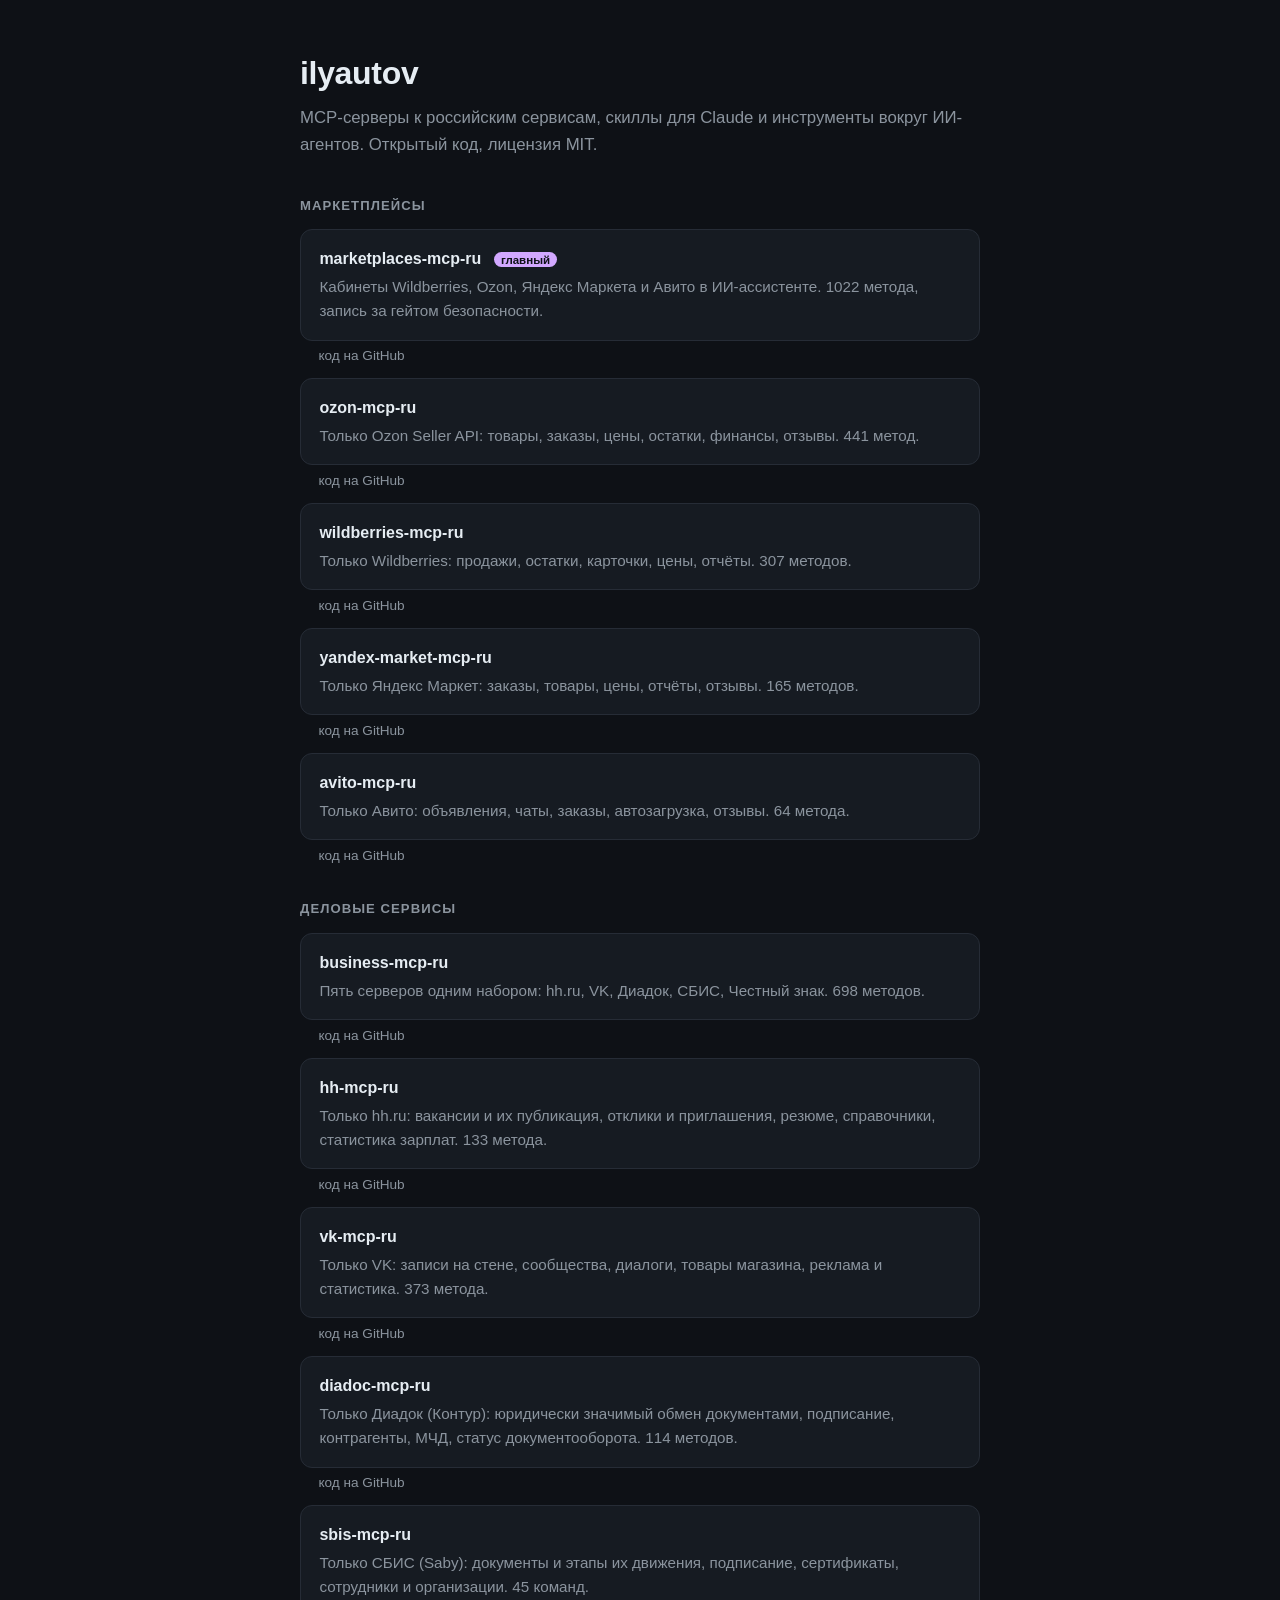
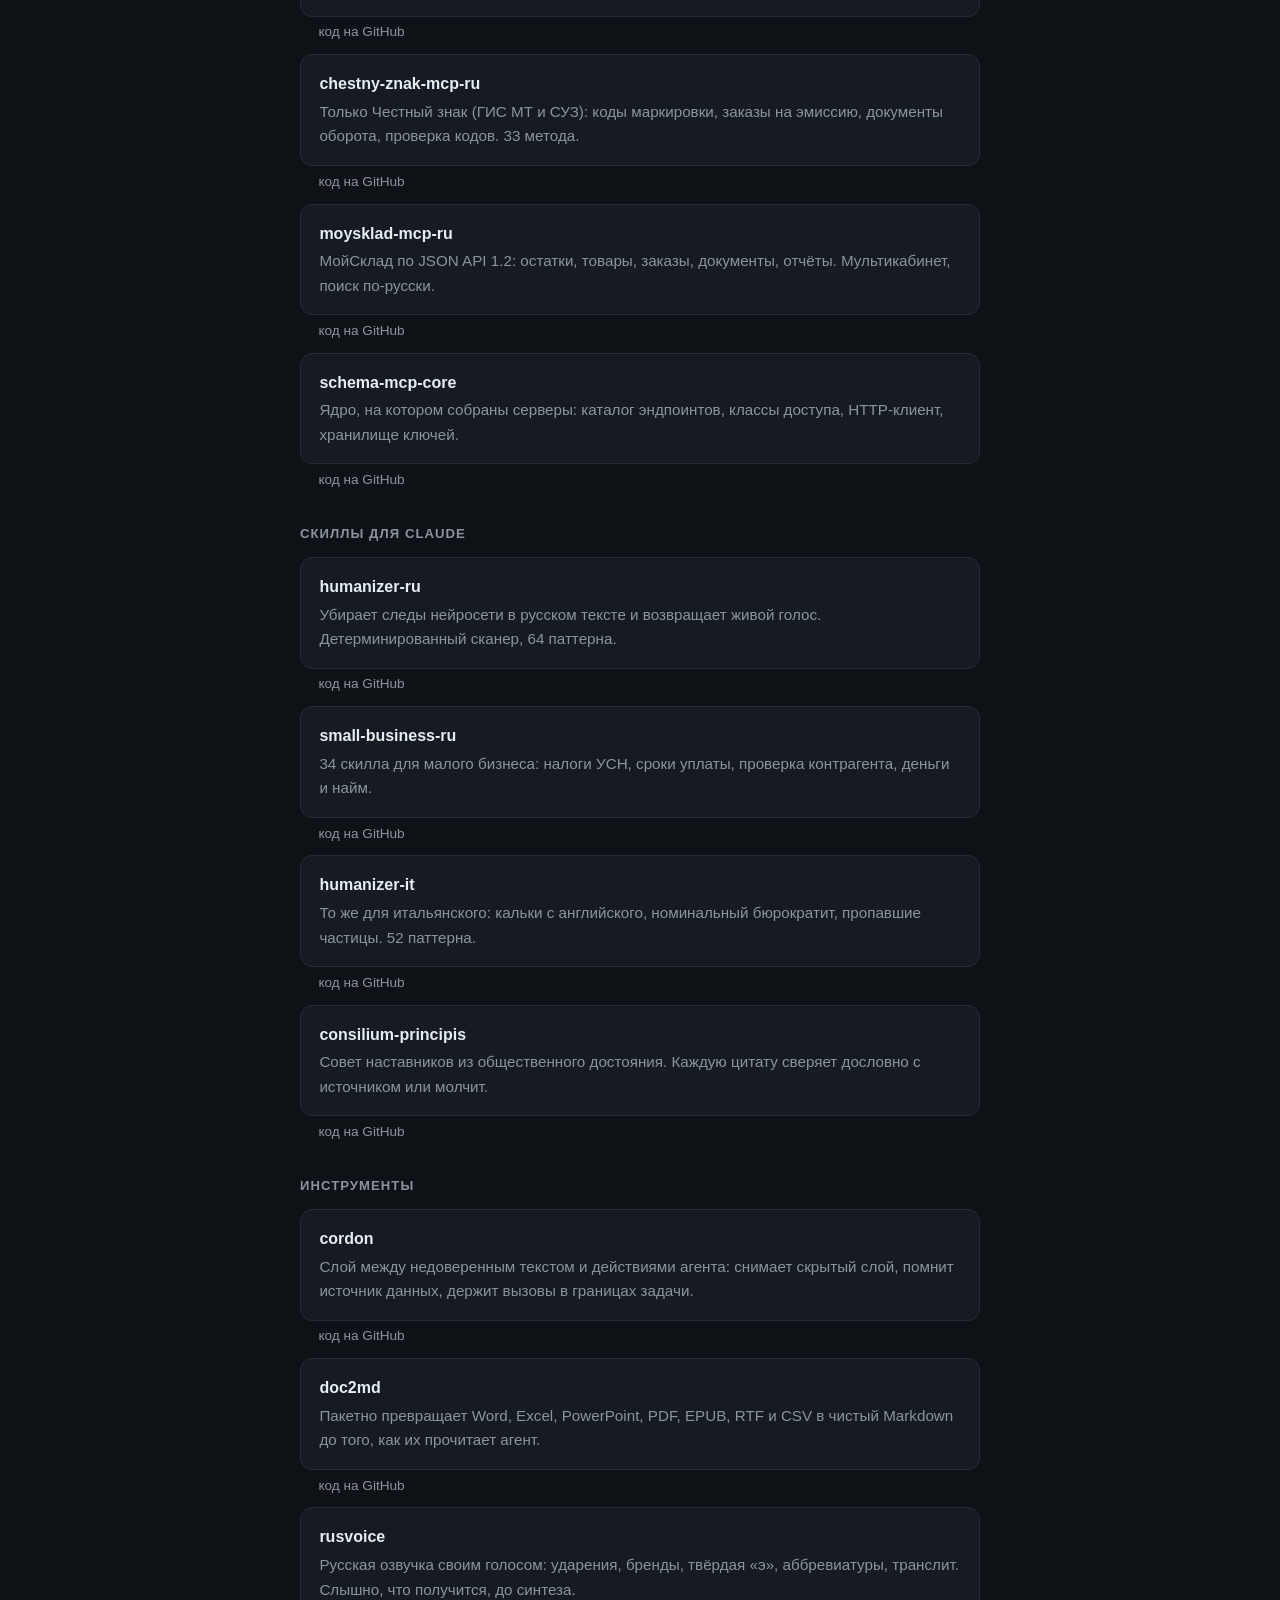
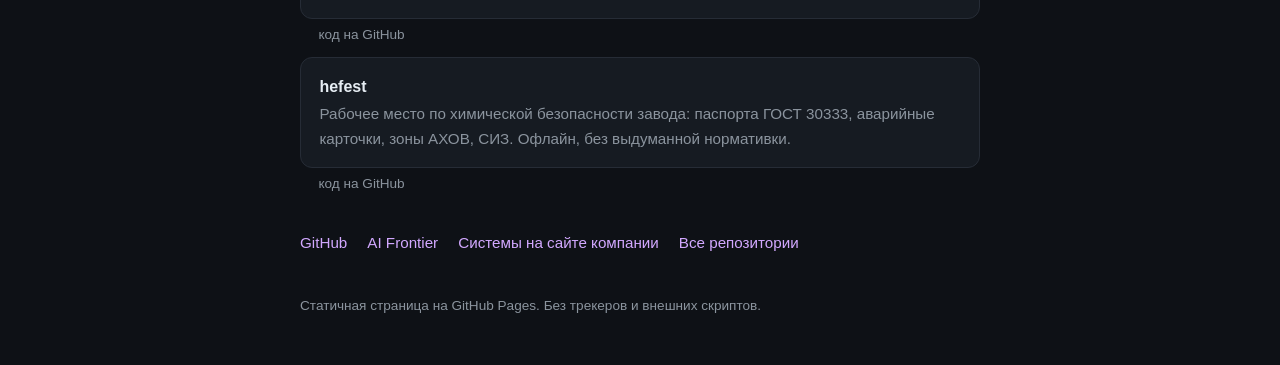
==== commit 2948f0e2: "Пять деловых серверов видны по именам, а не только зонтиком Витрина показывала шестнадцать карточек " ====
--- a/index.html
+++ b/index.html
@@ -124,6 +124,41 @@
       <div class="src"><a href="https://github.com/ilyautov/business-mcp-ru">код на GitHub</a></div>
     </div>
     <div class="item">
+      <a class="card" href="https://business-mcp-ru.aifrontier.tech/hh-api.html">
+        <div class="t">hh-mcp-ru</div>
+        <div class="d">Только hh.ru: вакансии и их публикация, отклики и приглашения, резюме, справочники, статистика зарплат. 133 метода.</div>
+      </a>
+      <div class="src"><a href="https://github.com/ilyautov/hh-mcp-ru">код на GitHub</a></div>
+    </div>
+    <div class="item">
+      <a class="card" href="https://business-mcp-ru.aifrontier.tech/vk-api.html">
+        <div class="t">vk-mcp-ru</div>
+        <div class="d">Только VK: записи на стене, сообщества, диалоги, товары магазина, реклама и статистика. 373 метода.</div>
+      </a>
+      <div class="src"><a href="https://github.com/ilyautov/vk-mcp-ru">код на GitHub</a></div>
+    </div>
+    <div class="item">
+      <a class="card" href="https://business-mcp-ru.aifrontier.tech/diadoc-api.html">
+        <div class="t">diadoc-mcp-ru</div>
+        <div class="d">Только Диадок (Контур): юридически значимый обмен документами, подписание, контрагенты, МЧД, статус документооборота. 114 методов.</div>
+      </a>
+      <div class="src"><a href="https://github.com/ilyautov/diadoc-mcp-ru">код на GitHub</a></div>
+    </div>
+    <div class="item">
+      <a class="card" href="https://business-mcp-ru.aifrontier.tech/sbis-api.html">
+        <div class="t">sbis-mcp-ru</div>
+        <div class="d">Только СБИС (Saby): документы и этапы их движения, подписание, сертификаты, сотрудники и организации. 45 команд.</div>
+      </a>
+      <div class="src"><a href="https://github.com/ilyautov/sbis-mcp-ru">код на GitHub</a></div>
+    </div>
+    <div class="item">
+      <a class="card" href="https://business-mcp-ru.aifrontier.tech/chestny-znak-api.html">
+        <div class="t">chestny-znak-mcp-ru</div>
+        <div class="d">Только Честный знак (ГИС МТ и СУЗ): коды маркировки, заказы на эмиссию, документы оборота, проверка кодов. 33 метода.</div>
+      </a>
+      <div class="src"><a href="https://github.com/ilyautov/chestny-znak-mcp-ru">код на GitHub</a></div>
+    </div>
+    <div class="item">
       <a class="card" href="https://moysklad-mcp-ru.aifrontier.tech/">
         <div class="t">moysklad-mcp-ru</div>
         <div class="d">МойСклад по JSON API 1.2: остатки, товары, заказы, документы, отчёты. Мультикабинет, поиск по-русски.</div>
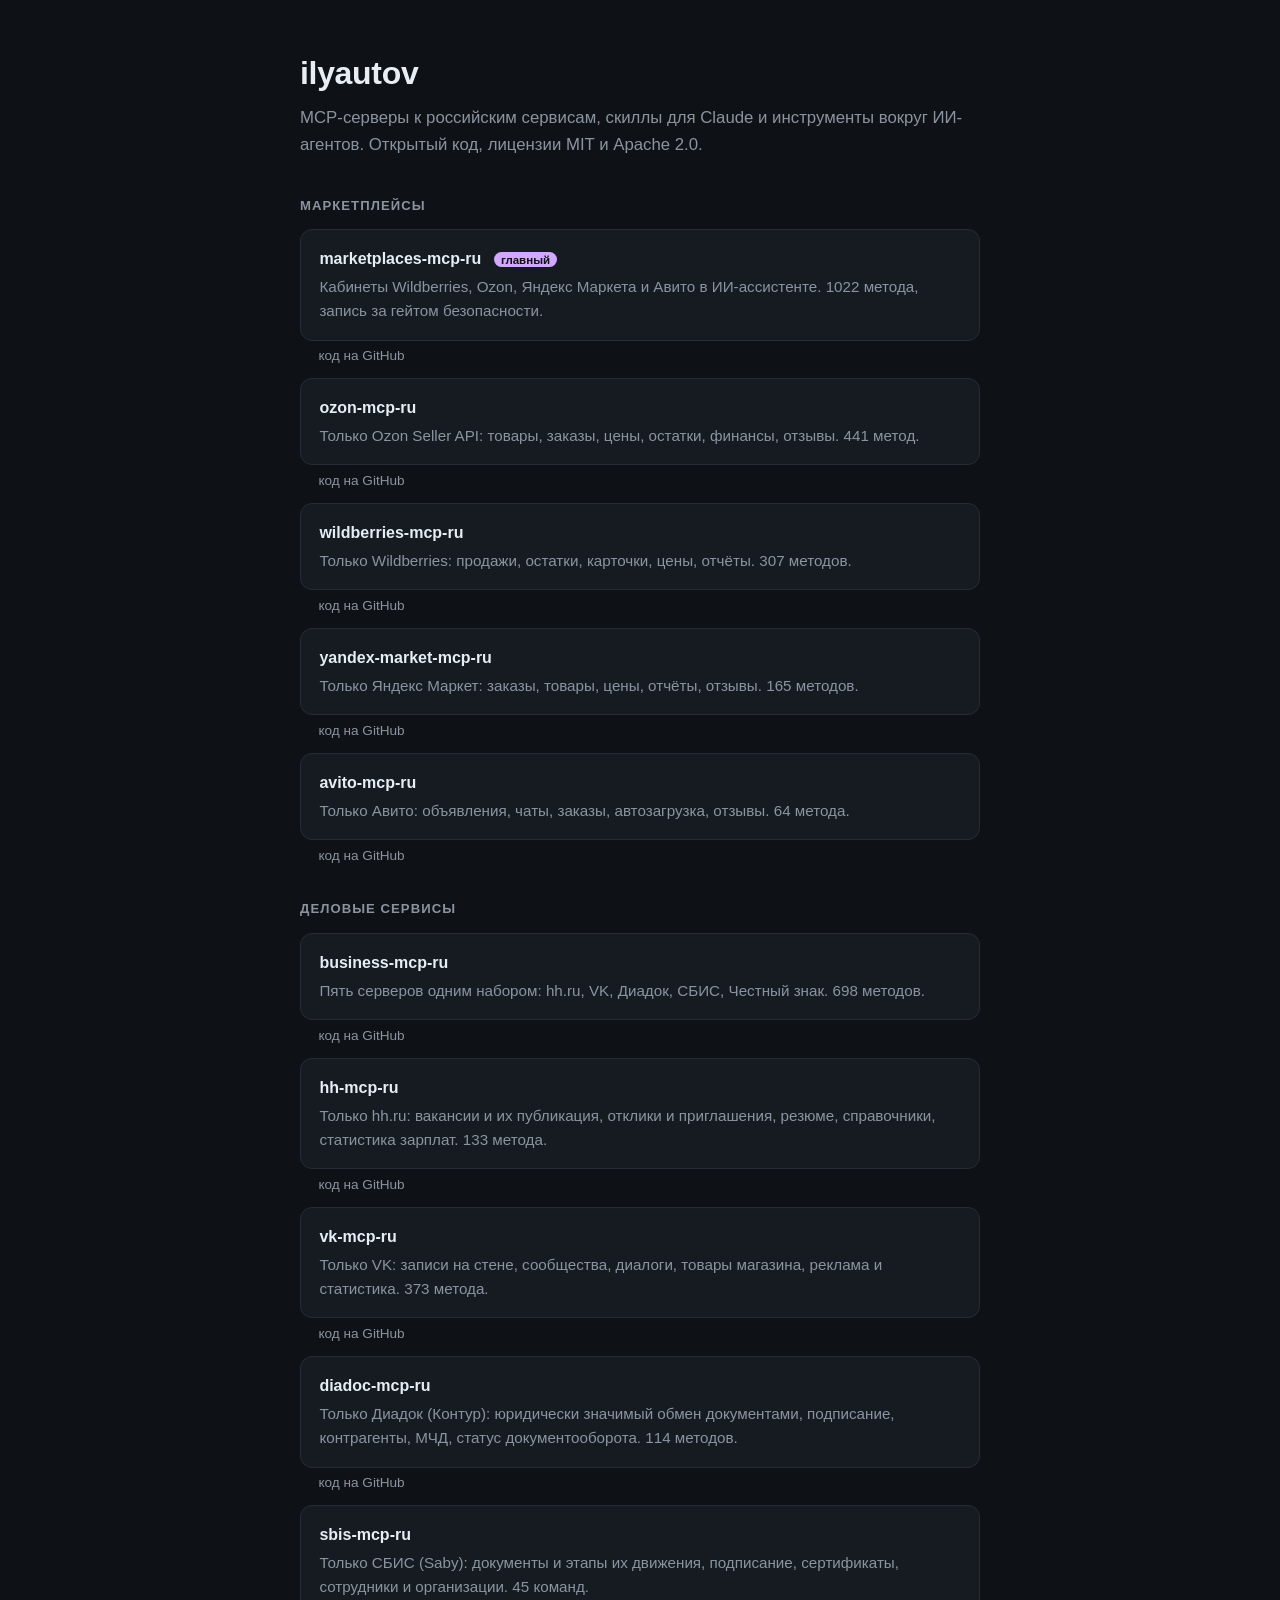
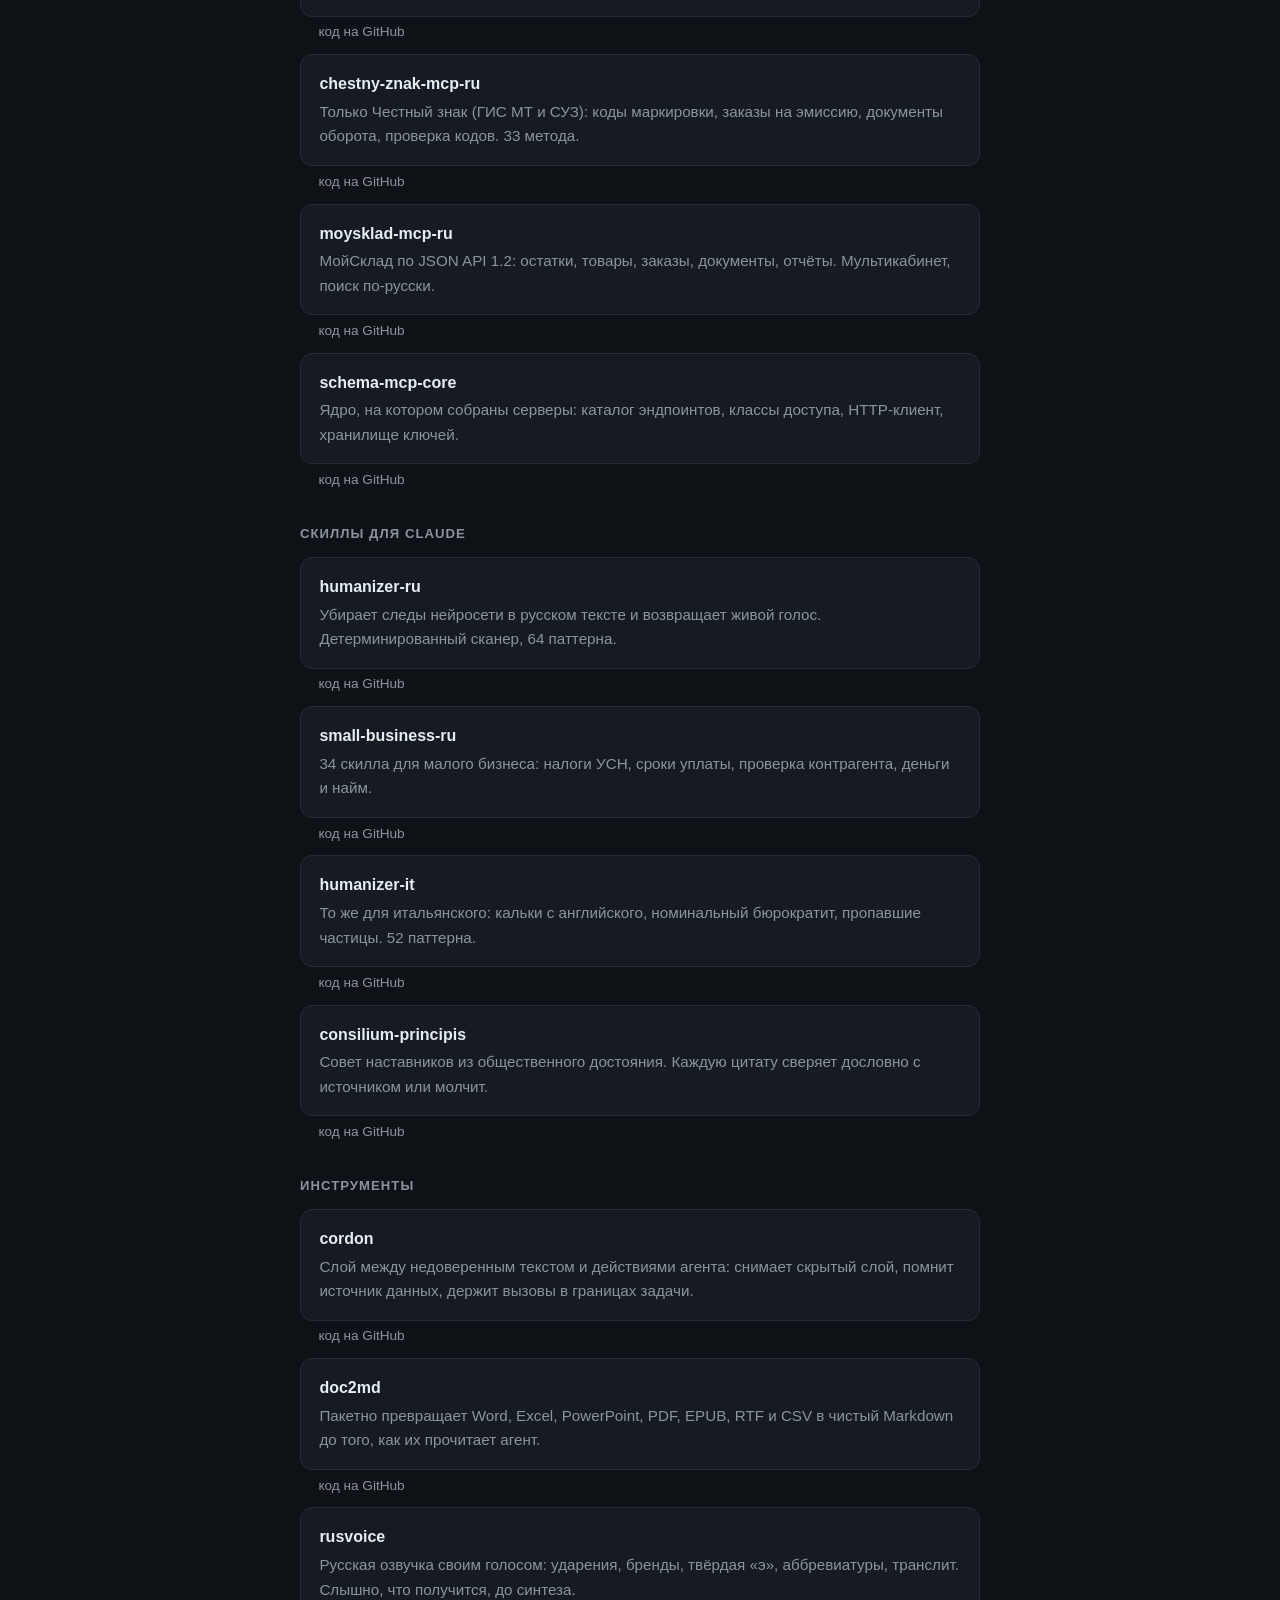
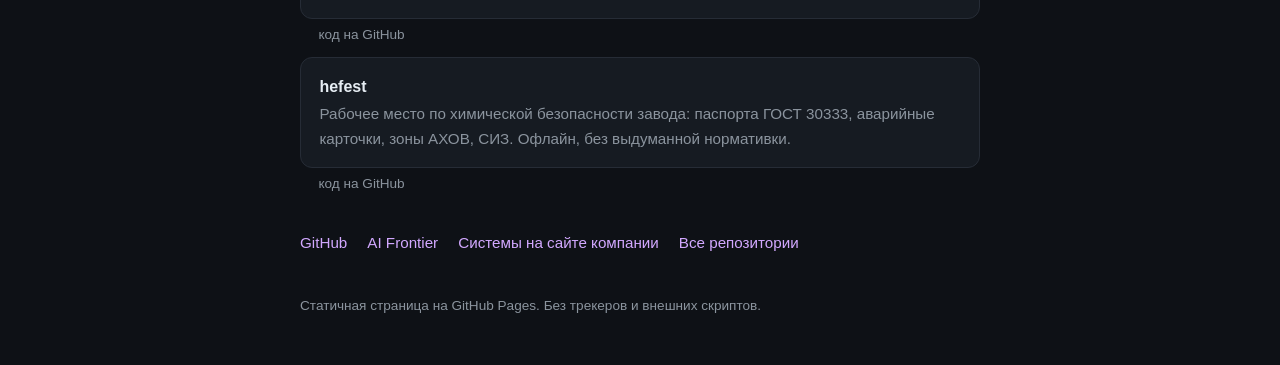
==== commit 8cd2ce5f: "Витрина объясняется машинам, а лицензия названа честно Поисковик читал страницу как обычный текст: д" ====
--- a/index.html
+++ b/index.html
@@ -5,11 +5,11 @@
 <meta name="viewport" content="width=device-width, initial-scale=1">
 <meta name="yandex-verification" content="8b5a363ff4a5d00d">
 <title>ilyautov: open-source инструменты для ИИ-агентов</title>
-<meta name="description" content="MCP-серверы к российским сервисам (Wildberries, Ozon, Яндекс Маркет, Авито, hh.ru, VK, Диадок, СБИС, Честный знак, МойСклад), скиллы для Claude и инструменты вокруг агентов. Открытый код, лицензия MIT.">
+<meta name="description" content="MCP-серверы к российским сервисам (Wildberries, Ozon, Яндекс Маркет, Авито, hh.ru, VK, Диадок, СБИС, Честный знак, МойСклад), скиллы для Claude и инструменты вокруг агентов. Открытый код, лицензии MIT и Apache 2.0.">
 <link rel="canonical" href="https://ilyautov.github.io/">
 <meta property="og:type" content="website">
 <meta property="og:title" content="ilyautov: open-source инструменты для ИИ-агентов">
-<meta property="og:description" content="MCP-серверы к российским сервисам, скиллы для Claude и инструменты вокруг агентов. Открытый код, лицензия MIT.">
+<meta property="og:description" content="MCP-серверы к российским сервисам, скиллы для Claude и инструменты вокруг агентов. Открытый код, лицензии MIT и Apache 2.0.">
 <meta property="og:url" content="https://ilyautov.github.io/">
 <meta property="og:locale" content="ru_RU">
 <style>
@@ -69,11 +69,526 @@
   .links a:hover { color: var(--accent-hover); text-decoration: underline; }
   footer { margin-top: 2.5rem; color: var(--muted); font-size: .85rem; }
 </style>
+<script type="application/ld+json">
+{
+  "@context": "https://schema.org",
+  "@type": "ItemList",
+  "name": "Открытые инструменты для ИИ-агентов",
+  "url": "https://ilyautov.github.io/",
+  "numberOfItems": 21,
+  "itemListElement": [
+    {
+      "@type": "ListItem",
+      "position": 1,
+      "item": {
+        "@type": "SoftwareApplication",
+        "name": "marketplaces-mcp-ru",
+        "description": "Кабинеты Wildberries, Ozon, Яндекс Маркета и Авито в ИИ-ассистенте. 1022 метода, запись за гейтом безопасности.",
+        "url": "https://marketplaces-mcp-ru.aifrontier.tech/",
+        "codeRepository": "https://github.com/ilyautov/marketplaces-mcp-ru",
+        "applicationCategory": "DeveloperApplication",
+        "operatingSystem": "macOS, Linux, Windows",
+        "license": "https://opensource.org/licenses/MIT",
+        "author": {
+          "@type": "Person",
+          "name": "Ilya Utov",
+          "url": "https://github.com/ilyautov"
+        },
+        "offers": {
+          "@type": "Offer",
+          "price": "0",
+          "priceCurrency": "USD"
+        }
+      }
+    },
+    {
+      "@type": "ListItem",
+      "position": 2,
+      "item": {
+        "@type": "SoftwareApplication",
+        "name": "ozon-mcp-ru",
+        "description": "Только Ozon Seller API: товары, заказы, цены, остатки, финансы, отзывы. 441 метод.",
+        "url": "https://marketplaces-mcp-ru.aifrontier.tech/ozon-api.html",
+        "codeRepository": "https://github.com/ilyautov/ozon-mcp-ru",
+        "applicationCategory": "DeveloperApplication",
+        "operatingSystem": "macOS, Linux, Windows",
+        "license": "https://opensource.org/licenses/MIT",
+        "author": {
+          "@type": "Person",
+          "name": "Ilya Utov",
+          "url": "https://github.com/ilyautov"
+        },
+        "offers": {
+          "@type": "Offer",
+          "price": "0",
+          "priceCurrency": "USD"
+        }
+      }
+    },
+    {
+      "@type": "ListItem",
+      "position": 3,
+      "item": {
+        "@type": "SoftwareApplication",
+        "name": "wildberries-mcp-ru",
+        "description": "Только Wildberries: продажи, остатки, карточки, цены, отчёты. 307 методов.",
+        "url": "https://marketplaces-mcp-ru.aifrontier.tech/wildberries-api.html",
+        "codeRepository": "https://github.com/ilyautov/wildberries-mcp-ru",
+        "applicationCategory": "DeveloperApplication",
+        "operatingSystem": "macOS, Linux, Windows",
+        "license": "https://opensource.org/licenses/MIT",
+        "author": {
+          "@type": "Person",
+          "name": "Ilya Utov",
+          "url": "https://github.com/ilyautov"
+        },
+        "offers": {
+          "@type": "Offer",
+          "price": "0",
+          "priceCurrency": "USD"
+        }
+      }
+    },
+    {
+      "@type": "ListItem",
+      "position": 4,
+      "item": {
+        "@type": "SoftwareApplication",
+        "name": "yandex-market-mcp-ru",
+        "description": "Только Яндекс Маркет: заказы, товары, цены, отчёты, отзывы. 165 методов.",
+        "url": "https://marketplaces-mcp-ru.aifrontier.tech/yandex-market-api.html",
+        "codeRepository": "https://github.com/ilyautov/yandex-market-mcp-ru",
+        "applicationCategory": "DeveloperApplication",
+        "operatingSystem": "macOS, Linux, Windows",
+        "license": "https://opensource.org/licenses/MIT",
+        "author": {
+          "@type": "Person",
+          "name": "Ilya Utov",
+          "url": "https://github.com/ilyautov"
+        },
+        "offers": {
+          "@type": "Offer",
+          "price": "0",
+          "priceCurrency": "USD"
+        }
+      }
+    },
+    {
+      "@type": "ListItem",
+      "position": 5,
+      "item": {
+        "@type": "SoftwareApplication",
+        "name": "avito-mcp-ru",
+        "description": "Только Авито: объявления, чаты, заказы, автозагрузка, отзывы. 64 метода.",
+        "url": "https://marketplaces-mcp-ru.aifrontier.tech/avito-api.html",
+        "codeRepository": "https://github.com/ilyautov/avito-mcp-ru",
+        "applicationCategory": "DeveloperApplication",
+        "operatingSystem": "macOS, Linux, Windows",
+        "license": "https://opensource.org/licenses/MIT",
+        "author": {
+          "@type": "Person",
+          "name": "Ilya Utov",
+          "url": "https://github.com/ilyautov"
+        },
+        "offers": {
+          "@type": "Offer",
+          "price": "0",
+          "priceCurrency": "USD"
+        }
+      }
+    },
+    {
+      "@type": "ListItem",
+      "position": 6,
+      "item": {
+        "@type": "SoftwareApplication",
+        "name": "business-mcp-ru",
+        "description": "Пять серверов одним набором: hh.ru, VK, Диадок, СБИС, Честный знак. 698 методов.",
+        "url": "https://business-mcp-ru.aifrontier.tech/",
+        "codeRepository": "https://github.com/ilyautov/business-mcp-ru",
+        "applicationCategory": "DeveloperApplication",
+        "operatingSystem": "macOS, Linux, Windows",
+        "license": "https://opensource.org/licenses/MIT",
+        "author": {
+          "@type": "Person",
+          "name": "Ilya Utov",
+          "url": "https://github.com/ilyautov"
+        },
+        "offers": {
+          "@type": "Offer",
+          "price": "0",
+          "priceCurrency": "USD"
+        }
+      }
+    },
+    {
+      "@type": "ListItem",
+      "position": 7,
+      "item": {
+        "@type": "SoftwareApplication",
+        "name": "hh-mcp-ru",
+        "description": "Только hh.ru: вакансии и их публикация, отклики и приглашения, резюме, справочники, статистика зарплат. 133 метода.",
+        "url": "https://business-mcp-ru.aifrontier.tech/hh-api.html",
+        "codeRepository": "https://github.com/ilyautov/hh-mcp-ru",
+        "applicationCategory": "DeveloperApplication",
+        "operatingSystem": "macOS, Linux, Windows",
+        "license": "https://opensource.org/licenses/MIT",
+        "author": {
+          "@type": "Person",
+          "name": "Ilya Utov",
+          "url": "https://github.com/ilyautov"
+        },
+        "offers": {
+          "@type": "Offer",
+          "price": "0",
+          "priceCurrency": "USD"
+        }
+      }
+    },
+    {
+      "@type": "ListItem",
+      "position": 8,
+      "item": {
+        "@type": "SoftwareApplication",
+        "name": "vk-mcp-ru",
+        "description": "Только VK: записи на стене, сообщества, диалоги, товары магазина, реклама и статистика. 373 метода.",
+        "url": "https://business-mcp-ru.aifrontier.tech/vk-api.html",
+        "codeRepository": "https://github.com/ilyautov/vk-mcp-ru",
+        "applicationCategory": "DeveloperApplication",
+        "operatingSystem": "macOS, Linux, Windows",
+        "license": "https://opensource.org/licenses/MIT",
+        "author": {
+          "@type": "Person",
+          "name": "Ilya Utov",
+          "url": "https://github.com/ilyautov"
+        },
+        "offers": {
+          "@type": "Offer",
+          "price": "0",
+          "priceCurrency": "USD"
+        }
+      }
+    },
+    {
+      "@type": "ListItem",
+      "position": 9,
+      "item": {
+        "@type": "SoftwareApplication",
+        "name": "diadoc-mcp-ru",
+        "description": "Только Диадок (Контур): юридически значимый обмен документами, подписание, контрагенты, МЧД, статус документооборота. 114 методов.",
+        "url": "https://business-mcp-ru.aifrontier.tech/diadoc-api.html",
+        "codeRepository": "https://github.com/ilyautov/diadoc-mcp-ru",
+        "applicationCategory": "DeveloperApplication",
+        "operatingSystem": "macOS, Linux, Windows",
+        "license": "https://opensource.org/licenses/MIT",
+        "author": {
+          "@type": "Person",
+          "name": "Ilya Utov",
+          "url": "https://github.com/ilyautov"
+        },
+        "offers": {
+          "@type": "Offer",
+          "price": "0",
+          "priceCurrency": "USD"
+        }
+      }
+    },
+    {
+      "@type": "ListItem",
+      "position": 10,
+      "item": {
+        "@type": "SoftwareApplication",
+        "name": "sbis-mcp-ru",
+        "description": "Только СБИС (Saby): документы и этапы их движения, подписание, сертификаты, сотрудники и организации. 45 команд.",
+        "url": "https://business-mcp-ru.aifrontier.tech/sbis-api.html",
+        "codeRepository": "https://github.com/ilyautov/sbis-mcp-ru",
+        "applicationCategory": "DeveloperApplication",
+        "operatingSystem": "macOS, Linux, Windows",
+        "license": "https://opensource.org/licenses/MIT",
+        "author": {
+          "@type": "Person",
+          "name": "Ilya Utov",
+          "url": "https://github.com/ilyautov"
+        },
+        "offers": {
+          "@type": "Offer",
+          "price": "0",
+          "priceCurrency": "USD"
+        }
+      }
+    },
+    {
+      "@type": "ListItem",
+      "position": 11,
+      "item": {
+        "@type": "SoftwareApplication",
+        "name": "chestny-znak-mcp-ru",
+        "description": "Только Честный знак (ГИС МТ и СУЗ): коды маркировки, заказы на эмиссию, документы оборота, проверка кодов. 33 метода.",
+        "url": "https://business-mcp-ru.aifrontier.tech/chestny-znak-api.html",
+        "codeRepository": "https://github.com/ilyautov/chestny-znak-mcp-ru",
+        "applicationCategory": "DeveloperApplication",
+        "operatingSystem": "macOS, Linux, Windows",
+        "license": "https://opensource.org/licenses/MIT",
+        "author": {
+          "@type": "Person",
+          "name": "Ilya Utov",
+          "url": "https://github.com/ilyautov"
+        },
+        "offers": {
+          "@type": "Offer",
+          "price": "0",
+          "priceCurrency": "USD"
+        }
+      }
+    },
+    {
+      "@type": "ListItem",
+      "position": 12,
+      "item": {
+        "@type": "SoftwareApplication",
+        "name": "moysklad-mcp-ru",
+        "description": "МойСклад по JSON API 1.2: остатки, товары, заказы, документы, отчёты. Мультикабинет, поиск по-русски.",
+        "url": "https://moysklad-mcp-ru.aifrontier.tech/",
+        "codeRepository": "https://github.com/ilyautov/moysklad-mcp-ru",
+        "applicationCategory": "DeveloperApplication",
+        "operatingSystem": "macOS, Linux, Windows",
+        "license": "https://opensource.org/licenses/MIT",
+        "author": {
+          "@type": "Person",
+          "name": "Ilya Utov",
+          "url": "https://github.com/ilyautov"
+        },
+        "offers": {
+          "@type": "Offer",
+          "price": "0",
+          "priceCurrency": "USD"
+        }
+      }
+    },
+    {
+      "@type": "ListItem",
+      "position": 13,
+      "item": {
+        "@type": "SoftwareApplication",
+        "name": "schema-mcp-core",
+        "description": "Ядро, на котором собраны серверы: каталог эндпоинтов, классы доступа, HTTP-клиент, хранилище ключей.",
+        "url": "https://ilyautov.github.io/schema-mcp-core/",
+        "codeRepository": "https://github.com/ilyautov/schema-mcp-core",
+        "applicationCategory": "DeveloperApplication",
+        "operatingSystem": "macOS, Linux, Windows",
+        "license": "https://opensource.org/licenses/MIT",
+        "author": {
+          "@type": "Person",
+          "name": "Ilya Utov",
+          "url": "https://github.com/ilyautov"
+        },
+        "offers": {
+          "@type": "Offer",
+          "price": "0",
+          "priceCurrency": "USD"
+        }
+      }
+    },
+    {
+      "@type": "ListItem",
+      "position": 14,
+      "item": {
+        "@type": "SoftwareApplication",
+        "name": "humanizer-ru",
+        "description": "Убирает следы нейросети в русском тексте и возвращает живой голос. Детерминированный сканер, 64 паттерна.",
+        "url": "https://humanizer-ru.aifrontier.tech/",
+        "codeRepository": "https://github.com/ilyautov/humanizer-ru",
+        "applicationCategory": "DeveloperApplication",
+        "operatingSystem": "macOS, Linux, Windows",
+        "license": "https://opensource.org/licenses/MIT",
+        "author": {
+          "@type": "Person",
+          "name": "Ilya Utov",
+          "url": "https://github.com/ilyautov"
+        },
+        "offers": {
+          "@type": "Offer",
+          "price": "0",
+          "priceCurrency": "USD"
+        }
+      }
+    },
+    {
+      "@type": "ListItem",
+      "position": 15,
+      "item": {
+        "@type": "SoftwareApplication",
+        "name": "small-business-ru",
+        "description": "34 скилла для малого бизнеса: налоги УСН, сроки уплаты, проверка контрагента, деньги и найм.",
+        "url": "https://small-business-ru.aifrontier.tech/",
+        "codeRepository": "https://github.com/ilyautov/small-business-ru",
+        "applicationCategory": "DeveloperApplication",
+        "operatingSystem": "macOS, Linux, Windows",
+        "license": "https://www.apache.org/licenses/LICENSE-2.0",
+        "author": {
+          "@type": "Person",
+          "name": "Ilya Utov",
+          "url": "https://github.com/ilyautov"
+        },
+        "offers": {
+          "@type": "Offer",
+          "price": "0",
+          "priceCurrency": "USD"
+        }
+      }
+    },
+    {
+      "@type": "ListItem",
+      "position": 16,
+      "item": {
+        "@type": "SoftwareApplication",
+        "name": "humanizer-it",
+        "description": "То же для итальянского: кальки с английского, номинальный бюрократит, пропавшие частицы. 52 паттерна.",
+        "url": "https://ilyautov.github.io/humanizer-it/",
+        "codeRepository": "https://github.com/ilyautov/humanizer-it",
+        "applicationCategory": "DeveloperApplication",
+        "operatingSystem": "macOS, Linux, Windows",
+        "license": "https://opensource.org/licenses/MIT",
+        "author": {
+          "@type": "Person",
+          "name": "Ilya Utov",
+          "url": "https://github.com/ilyautov"
+        },
+        "offers": {
+          "@type": "Offer",
+          "price": "0",
+          "priceCurrency": "USD"
+        }
+      }
+    },
+    {
+      "@type": "ListItem",
+      "position": 17,
+      "item": {
+        "@type": "SoftwareApplication",
+        "name": "consilium-principis",
+        "description": "Совет наставников из общественного достояния. Каждую цитату сверяет дословно с источником или молчит.",
+        "url": "https://aifrontier.tech/sistemy/consilium-principis/",
+        "codeRepository": "https://github.com/ilyautov/consilium-principis",
+        "applicationCategory": "DeveloperApplication",
+        "operatingSystem": "macOS, Linux, Windows",
+        "license": "https://opensource.org/licenses/MIT",
+        "author": {
+          "@type": "Person",
+          "name": "Ilya Utov",
+          "url": "https://github.com/ilyautov"
+        },
+        "offers": {
+          "@type": "Offer",
+          "price": "0",
+          "priceCurrency": "USD"
+        }
+      }
+    },
+    {
+      "@type": "ListItem",
+      "position": 18,
+      "item": {
+        "@type": "SoftwareApplication",
+        "name": "cordon",
+        "description": "Слой между недоверенным текстом и действиями агента: снимает скрытый слой, помнит источник данных, держит вызовы в границах задачи.",
+        "url": "https://aifrontier.tech/sistemy/cordon/",
+        "codeRepository": "https://github.com/ilyautov/cordon",
+        "applicationCategory": "DeveloperApplication",
+        "operatingSystem": "macOS, Linux, Windows",
+        "license": "https://opensource.org/licenses/MIT",
+        "author": {
+          "@type": "Person",
+          "name": "Ilya Utov",
+          "url": "https://github.com/ilyautov"
+        },
+        "offers": {
+          "@type": "Offer",
+          "price": "0",
+          "priceCurrency": "USD"
+        }
+      }
+    },
+    {
+      "@type": "ListItem",
+      "position": 19,
+      "item": {
+        "@type": "SoftwareApplication",
+        "name": "doc2md",
+        "description": "Пакетно превращает Word, Excel, PowerPoint, PDF, EPUB, RTF и CSV в чистый Markdown до того, как их прочитает агент.",
+        "url": "https://ilyautov.github.io/doc2md/",
+        "codeRepository": "https://github.com/ilyautov/doc2md",
+        "applicationCategory": "DeveloperApplication",
+        "operatingSystem": "macOS, Linux, Windows",
+        "license": "https://opensource.org/licenses/MIT",
+        "author": {
+          "@type": "Person",
+          "name": "Ilya Utov",
+          "url": "https://github.com/ilyautov"
+        },
+        "offers": {
+          "@type": "Offer",
+          "price": "0",
+          "priceCurrency": "USD"
+        }
+      }
+    },
+    {
+      "@type": "ListItem",
+      "position": 20,
+      "item": {
+        "@type": "SoftwareApplication",
+        "name": "rusvoice",
+        "description": "Русская озвучка своим голосом: ударения, бренды, твёрдая «э», аббревиатуры, транслит. Слышно, что получится, до синтеза.",
+        "url": "https://ilyautov.github.io/rusvoice/",
+        "codeRepository": "https://github.com/ilyautov/rusvoice",
+        "applicationCategory": "DeveloperApplication",
+        "operatingSystem": "macOS, Linux, Windows",
+        "license": "https://www.apache.org/licenses/LICENSE-2.0",
+        "author": {
+          "@type": "Person",
+          "name": "Ilya Utov",
+          "url": "https://github.com/ilyautov"
+        },
+        "offers": {
+          "@type": "Offer",
+          "price": "0",
+          "priceCurrency": "USD"
+        }
+      }
+    },
+    {
+      "@type": "ListItem",
+      "position": 21,
+      "item": {
+        "@type": "SoftwareApplication",
+        "name": "hefest",
+        "description": "Рабочее место по химической безопасности завода: паспорта ГОСТ 30333, аварийные карточки, зоны АХОВ, СИЗ. Офлайн, без выдуманной нормативки.",
+        "url": "https://aifrontier.tech/sistemy/hefest/",
+        "codeRepository": "https://github.com/ilyautov/hefest",
+        "applicationCategory": "DeveloperApplication",
+        "operatingSystem": "macOS, Linux, Windows",
+        "license": "https://opensource.org/licenses/MIT",
+        "author": {
+          "@type": "Person",
+          "name": "Ilya Utov",
+          "url": "https://github.com/ilyautov"
+        },
+        "offers": {
+          "@type": "Offer",
+          "price": "0",
+          "priceCurrency": "USD"
+        }
+      }
+    }
+  ]
+}
+</script>
 </head>
 <body>
 <main>
   <h1 class="name">ilyautov</h1>
-  <p class="tagline">MCP-серверы к российским сервисам, скиллы для Claude и инструменты вокруг ИИ-агентов. Открытый код, лицензия MIT.</p>
+  <p class="tagline">MCP-серверы к российским сервисам, скиллы для Claude и инструменты вокруг ИИ-агентов. Открытый код, лицензии MIT и Apache 2.0.</p>
 
   <h2>Маркетплейсы</h2>
   <div class="projects">
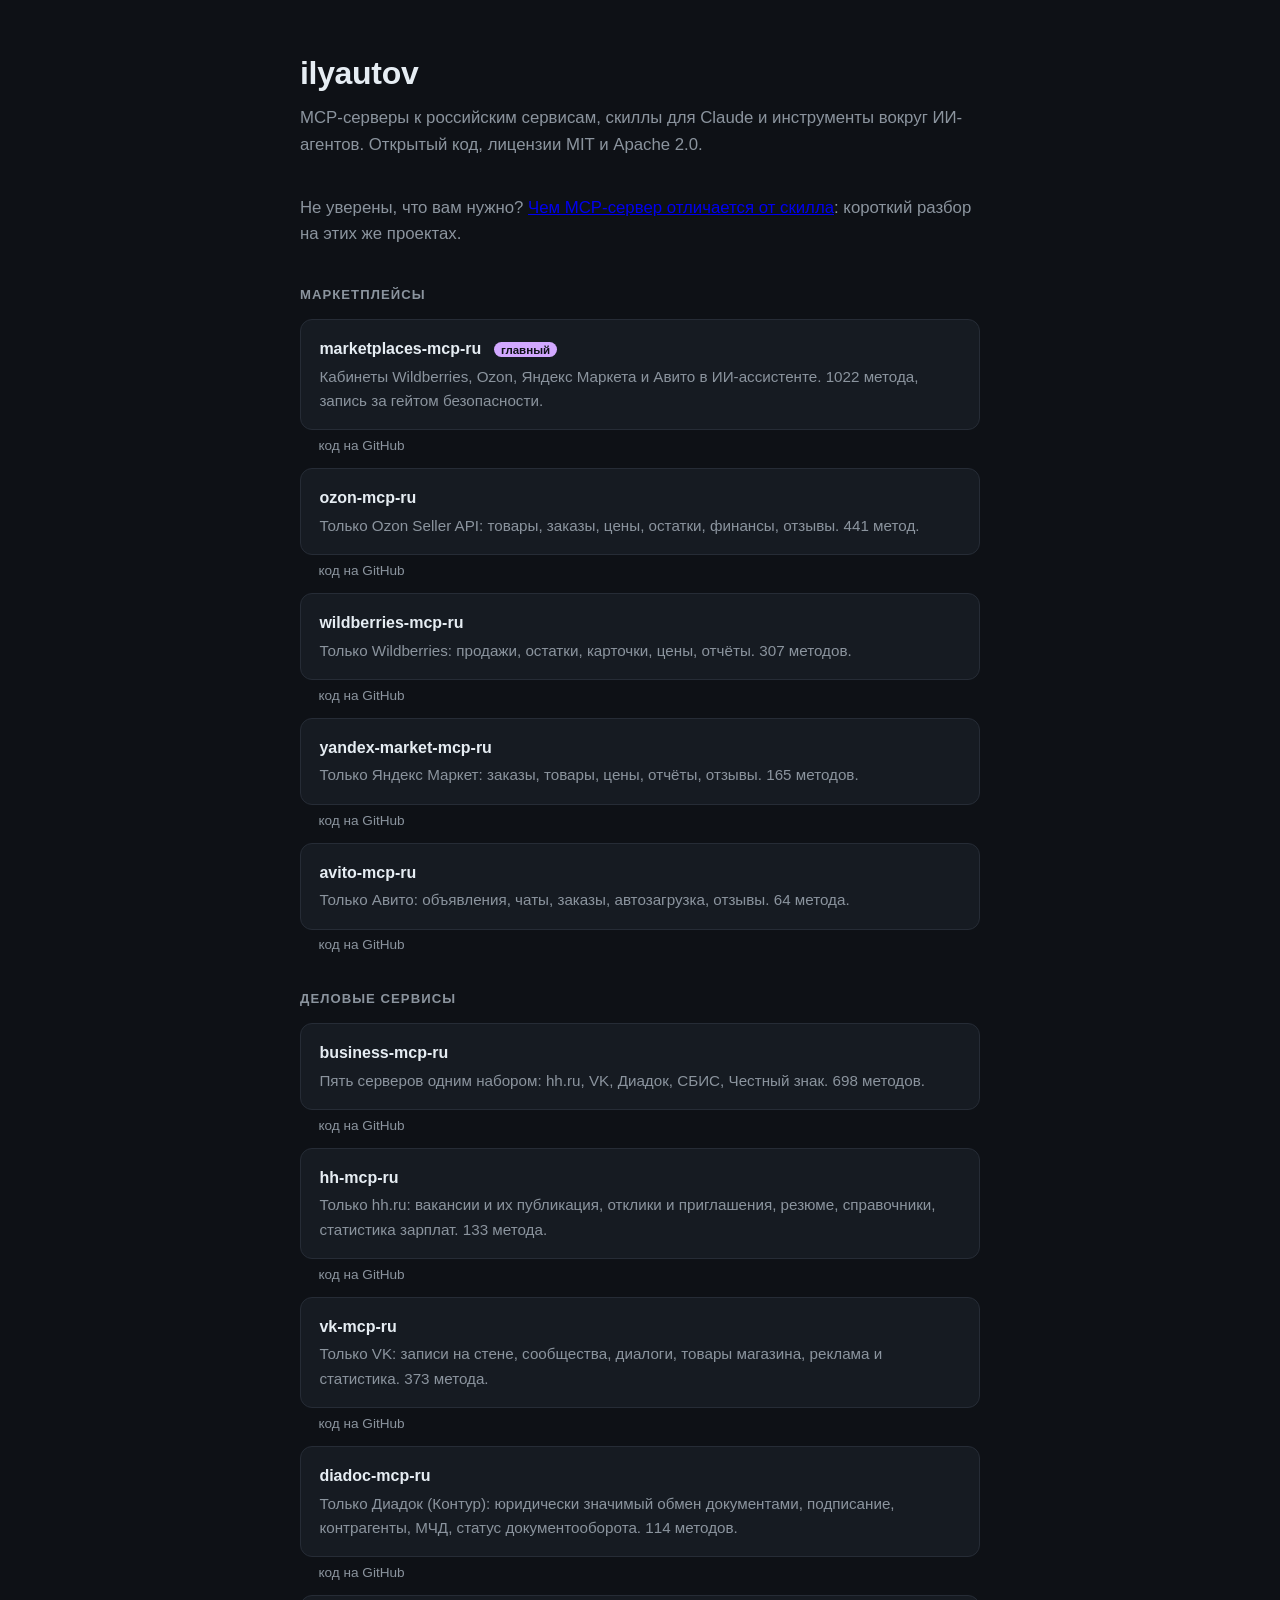
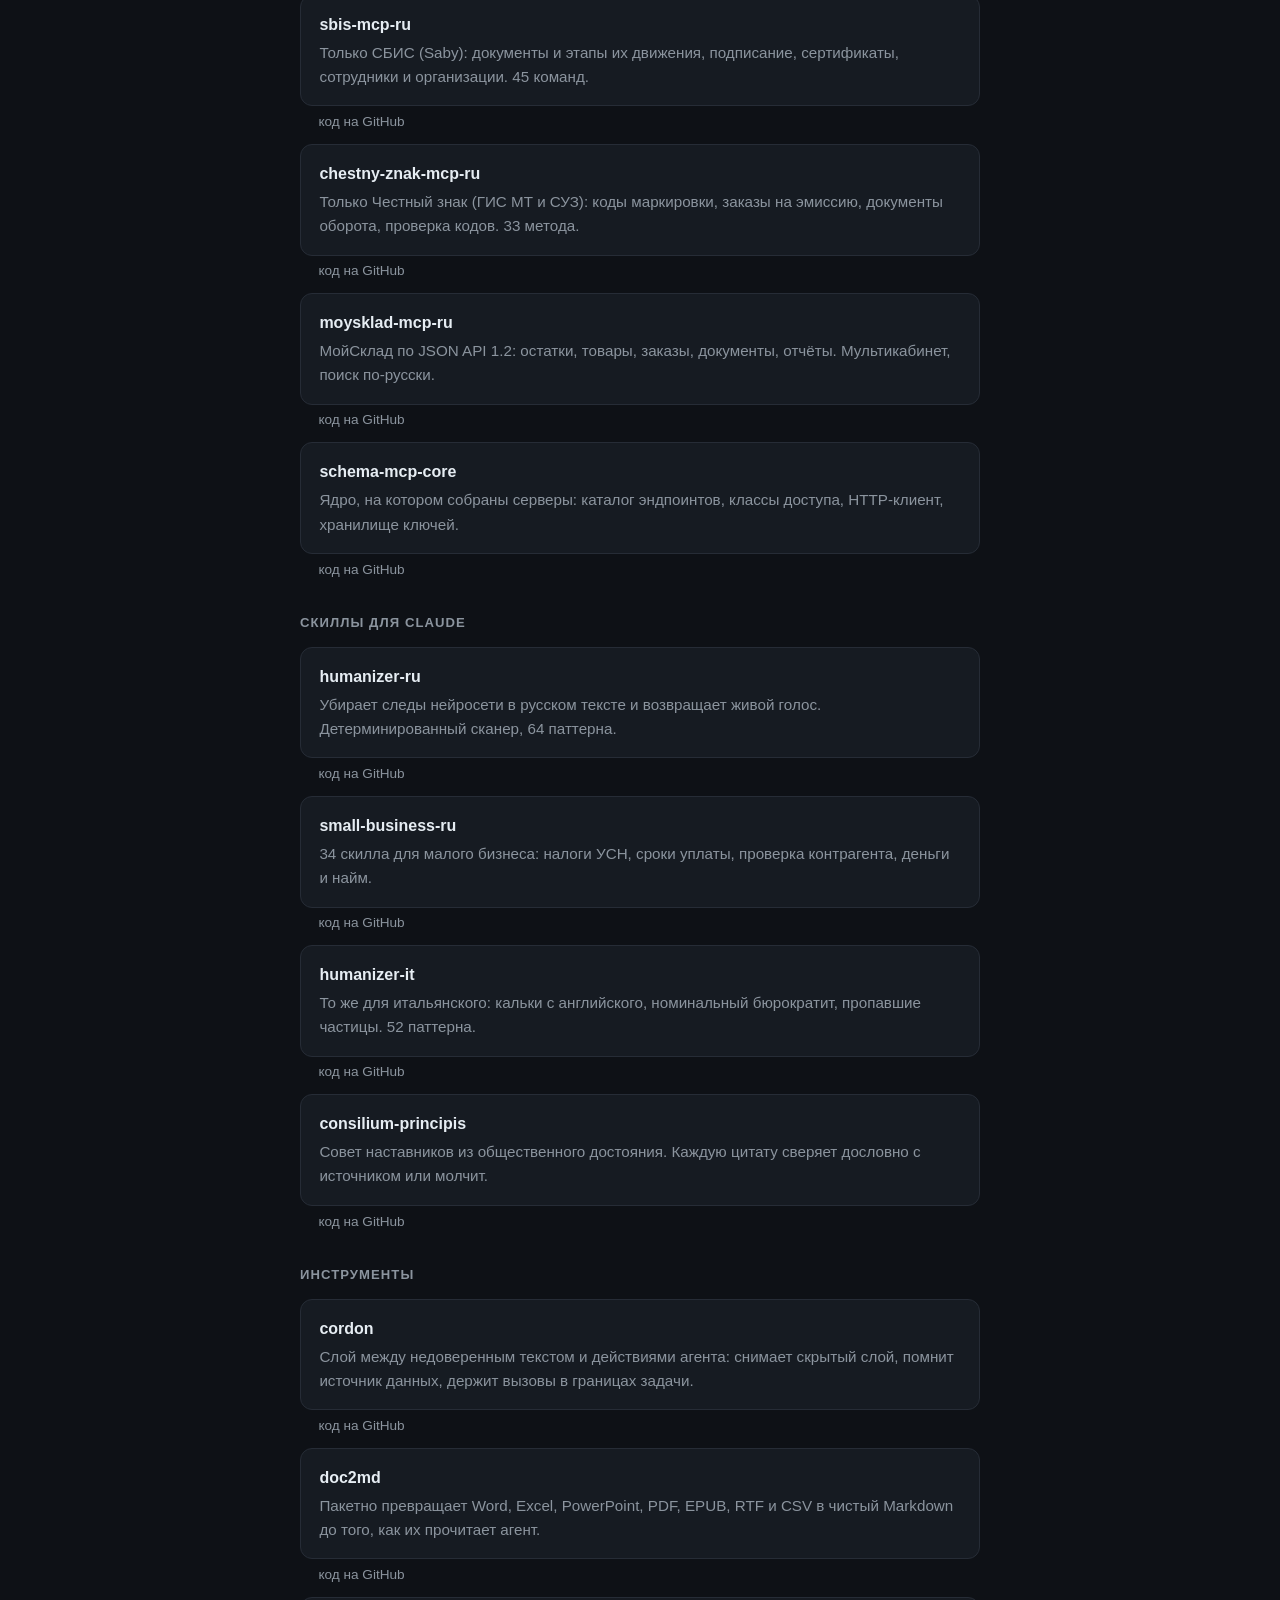
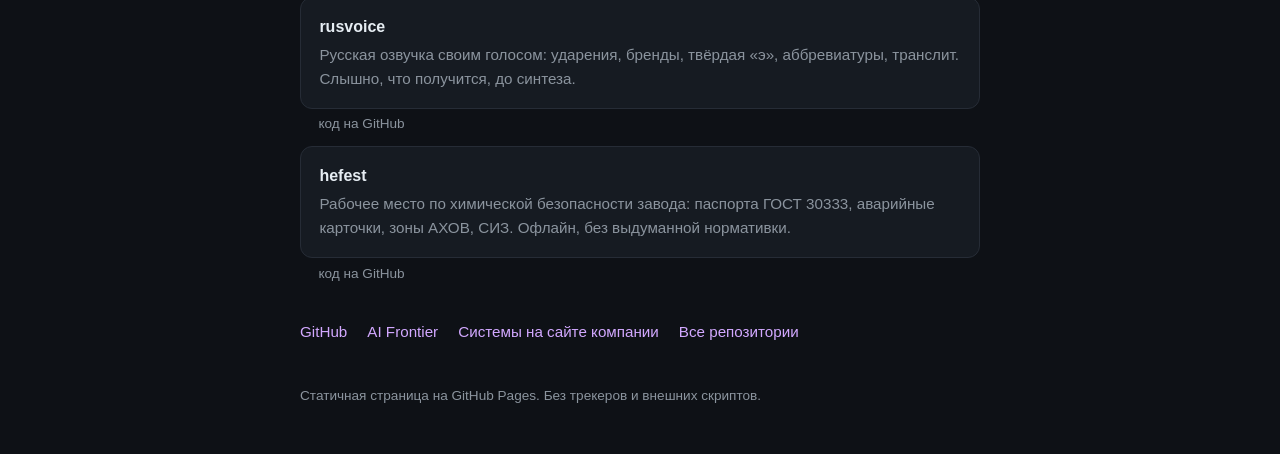
==== commit 1e6d20a4: "Страница про разницу MCP-сервера и скилла Замер спроса 11.09 показал два кластера, которых мы не зак" ====
--- a/index.html
+++ b/index.html
@@ -589,6 +589,7 @@
 <main>
   <h1 class="name">ilyautov</h1>
   <p class="tagline">MCP-серверы к российским сервисам, скиллы для Claude и инструменты вокруг ИИ-агентов. Открытый код, лицензии MIT и Apache 2.0.</p>
+  <p class="tagline">Не уверены, что вам нужно? <a href="/mcp-i-skilly/">Чем MCP-сервер отличается от скилла</a>: короткий разбор на этих же проектах.</p>
 
   <h2>Маркетплейсы</h2>
   <div class="projects">
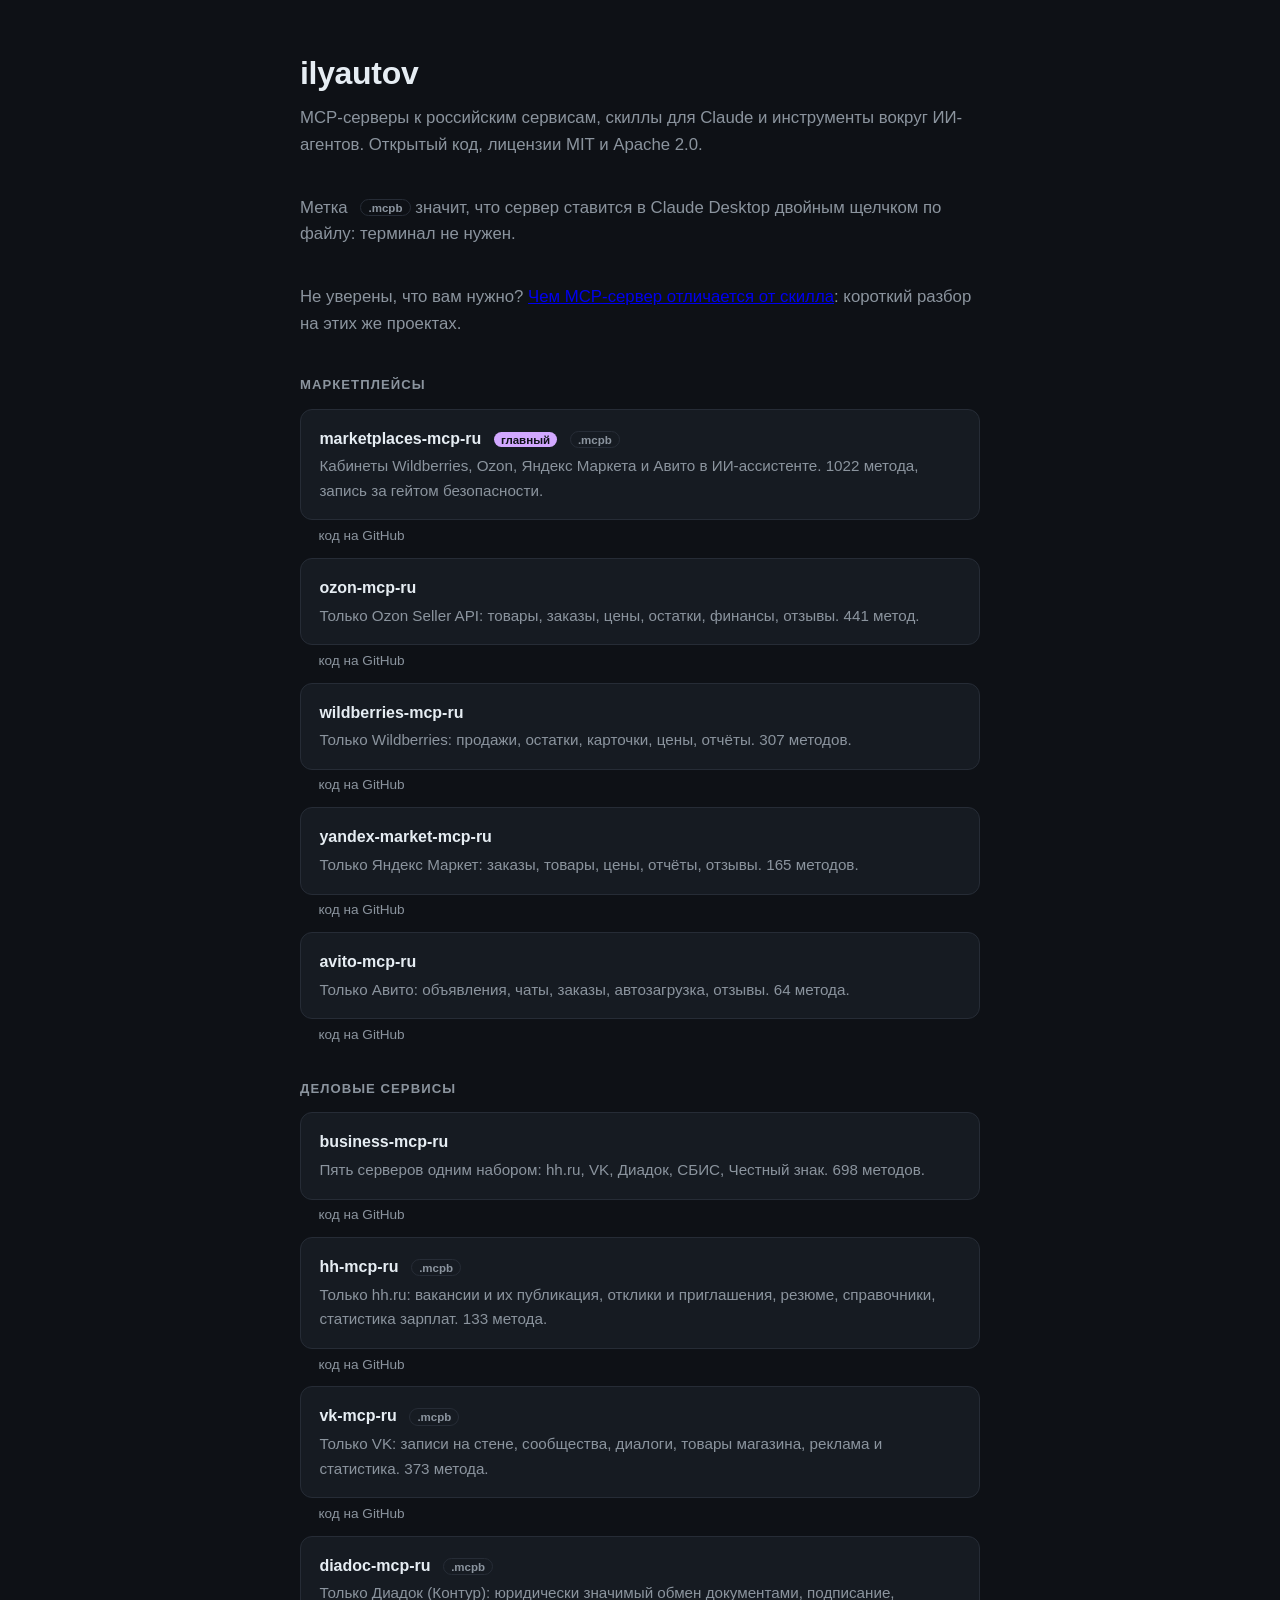
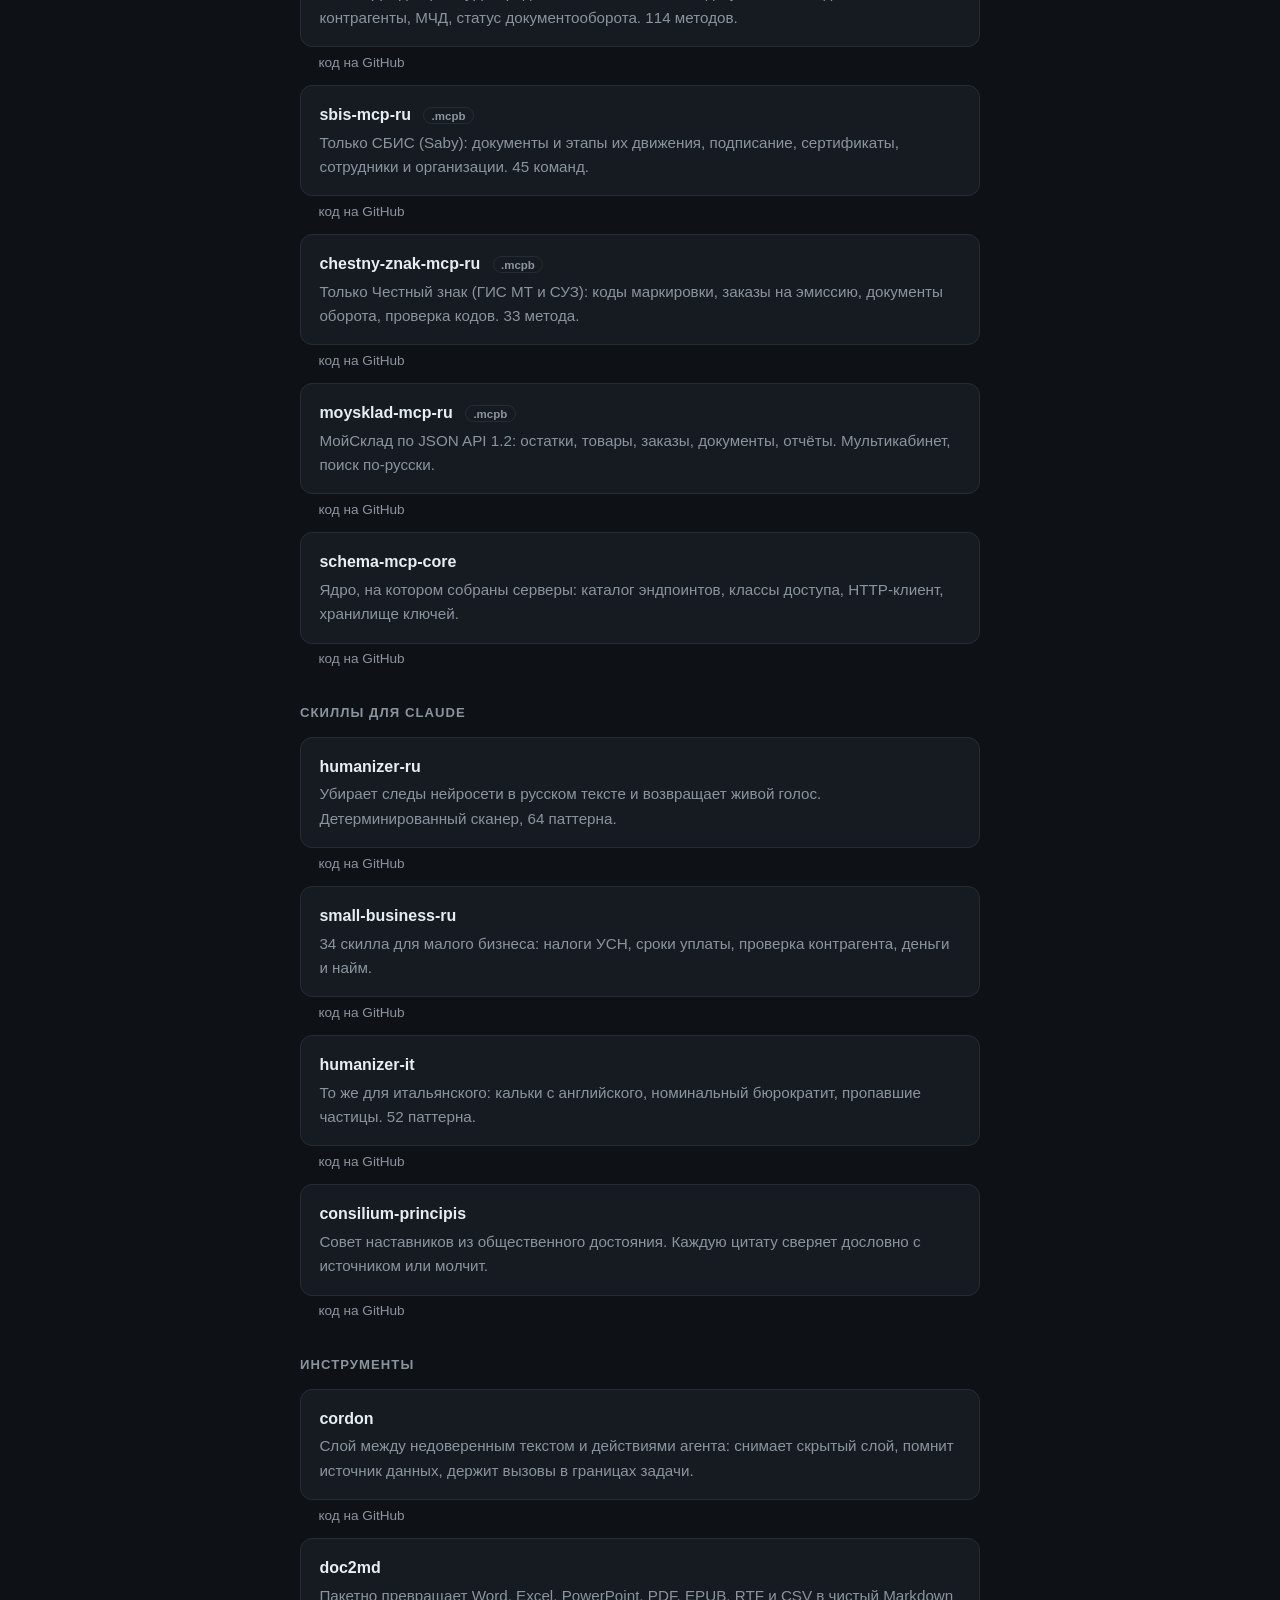
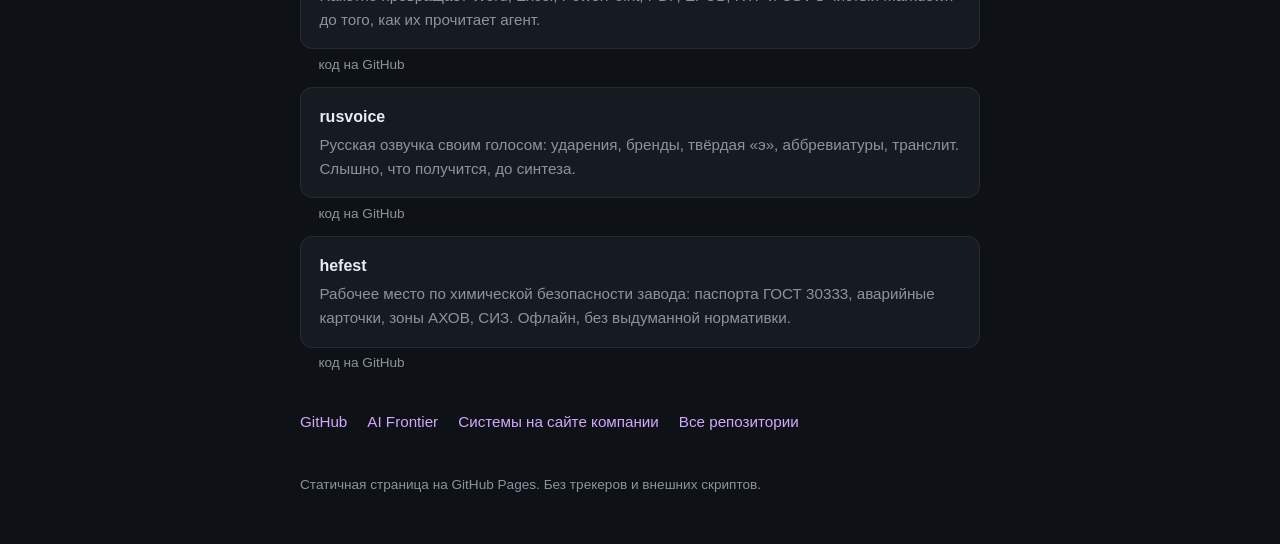
==== commit 994ec7b9: "Метка .mcpb на витрине: видно, что ставится без терминала Семь серверов из 21 проекта ставятся двойн" ====
--- a/index.html
+++ b/index.html
@@ -59,6 +59,11 @@
     font-size: .72rem; font-weight: 600; color: var(--bg); background: var(--accent);
     padding: .1rem .45rem; border-radius: 999px; margin-left: .5rem; vertical-align: middle;
   }
+  .oneclick {
+    font-size: .72rem; font-weight: 600; color: var(--muted);
+    border: 1px solid var(--border); padding: .1rem .45rem;
+    border-radius: 999px; margin-left: .5rem; vertical-align: middle;
+  }
   .card .d { color: var(--muted); font-size: .95rem; }
   .item { display: grid; gap: .3rem; }
   .src { font-size: .85rem; padding-left: 1.15rem; }
@@ -589,13 +594,14 @@
 <main>
   <h1 class="name">ilyautov</h1>
   <p class="tagline">MCP-серверы к российским сервисам, скиллы для Claude и инструменты вокруг ИИ-агентов. Открытый код, лицензии MIT и Apache 2.0.</p>
+  <p class="tagline">Метка <span class="oneclick">.mcpb</span> значит, что сервер ставится в Claude Desktop двойным щелчком по файлу: терминал не нужен.</p>
   <p class="tagline">Не уверены, что вам нужно? <a href="/mcp-i-skilly/">Чем MCP-сервер отличается от скилла</a>: короткий разбор на этих же проектах.</p>
 
   <h2>Маркетплейсы</h2>
   <div class="projects">
     <div class="item">
       <a class="card" href="https://marketplaces-mcp-ru.aifrontier.tech/">
-        <div class="t">marketplaces-mcp-ru <span class="featured">главный</span></div>
+        <div class="t">marketplaces-mcp-ru <span class="featured">главный</span> <span class="oneclick" title="ставится двойным щелчком, без терминала">.mcpb</span></div>
         <div class="d">Кабинеты Wildberries, Ozon, Яндекс Маркета и Авито в ИИ-ассистенте. 1022 метода, запись за гейтом безопасности.</div>
       </a>
       <div class="src"><a href="https://github.com/ilyautov/marketplaces-mcp-ru">код на GitHub</a></div>
@@ -641,42 +647,42 @@
     </div>
     <div class="item">
       <a class="card" href="https://business-mcp-ru.aifrontier.tech/hh-api.html">
-        <div class="t">hh-mcp-ru</div>
+        <div class="t">hh-mcp-ru <span class="oneclick" title="ставится двойным щелчком, без терминала">.mcpb</span></div>
         <div class="d">Только hh.ru: вакансии и их публикация, отклики и приглашения, резюме, справочники, статистика зарплат. 133 метода.</div>
       </a>
       <div class="src"><a href="https://github.com/ilyautov/hh-mcp-ru">код на GitHub</a></div>
     </div>
     <div class="item">
       <a class="card" href="https://business-mcp-ru.aifrontier.tech/vk-api.html">
-        <div class="t">vk-mcp-ru</div>
+        <div class="t">vk-mcp-ru <span class="oneclick" title="ставится двойным щелчком, без терминала">.mcpb</span></div>
         <div class="d">Только VK: записи на стене, сообщества, диалоги, товары магазина, реклама и статистика. 373 метода.</div>
       </a>
       <div class="src"><a href="https://github.com/ilyautov/vk-mcp-ru">код на GitHub</a></div>
     </div>
     <div class="item">
       <a class="card" href="https://business-mcp-ru.aifrontier.tech/diadoc-api.html">
-        <div class="t">diadoc-mcp-ru</div>
+        <div class="t">diadoc-mcp-ru <span class="oneclick" title="ставится двойным щелчком, без терминала">.mcpb</span></div>
         <div class="d">Только Диадок (Контур): юридически значимый обмен документами, подписание, контрагенты, МЧД, статус документооборота. 114 методов.</div>
       </a>
       <div class="src"><a href="https://github.com/ilyautov/diadoc-mcp-ru">код на GitHub</a></div>
     </div>
     <div class="item">
       <a class="card" href="https://business-mcp-ru.aifrontier.tech/sbis-api.html">
-        <div class="t">sbis-mcp-ru</div>
+        <div class="t">sbis-mcp-ru <span class="oneclick" title="ставится двойным щелчком, без терминала">.mcpb</span></div>
         <div class="d">Только СБИС (Saby): документы и этапы их движения, подписание, сертификаты, сотрудники и организации. 45 команд.</div>
       </a>
       <div class="src"><a href="https://github.com/ilyautov/sbis-mcp-ru">код на GitHub</a></div>
     </div>
     <div class="item">
       <a class="card" href="https://business-mcp-ru.aifrontier.tech/chestny-znak-api.html">
-        <div class="t">chestny-znak-mcp-ru</div>
+        <div class="t">chestny-znak-mcp-ru <span class="oneclick" title="ставится двойным щелчком, без терминала">.mcpb</span></div>
         <div class="d">Только Честный знак (ГИС МТ и СУЗ): коды маркировки, заказы на эмиссию, документы оборота, проверка кодов. 33 метода.</div>
       </a>
       <div class="src"><a href="https://github.com/ilyautov/chestny-znak-mcp-ru">код на GitHub</a></div>
     </div>
     <div class="item">
       <a class="card" href="https://moysklad-mcp-ru.aifrontier.tech/">
-        <div class="t">moysklad-mcp-ru</div>
+        <div class="t">moysklad-mcp-ru <span class="oneclick" title="ставится двойным щелчком, без терминала">.mcpb</span></div>
         <div class="d">МойСклад по JSON API 1.2: остатки, товары, заказы, документы, отчёты. Мультикабинет, поиск по-русски.</div>
       </a>
       <div class="src"><a href="https://github.com/ilyautov/moysklad-mcp-ru">код на GitHub</a></div>
